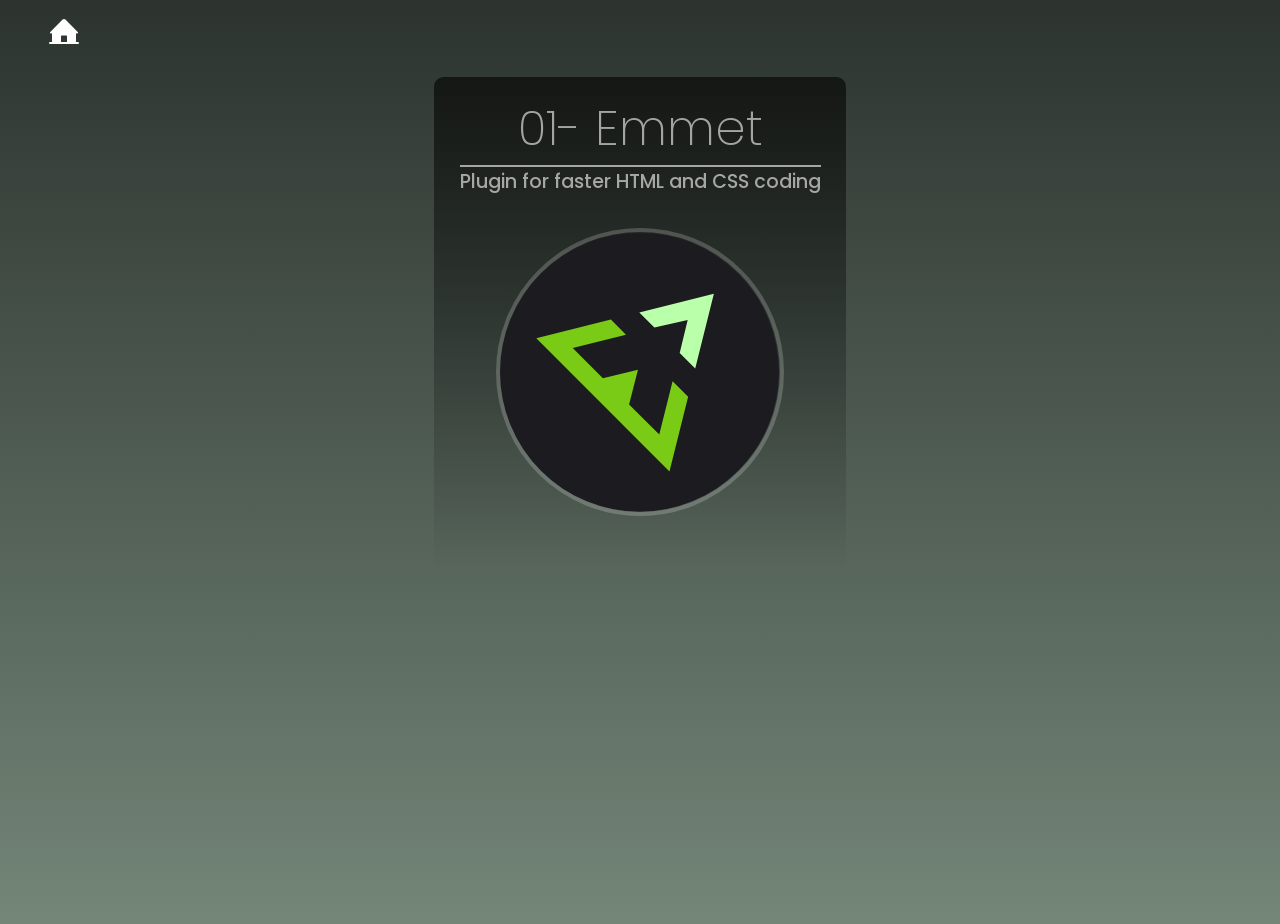
==== 01-emmet/index.html @ 3edd59eb "Emmet page created" ====
<!DOCTYPE html>
<html lang="en">
<head>
    <meta charset="UTF-8">
    <meta name="viewport" content="width=device-width, initial-scale=1.0">
    <title>01-Emmet</title>
    <link rel="stylesheet" href="../src/css/master.css">
</head>
<body class="emmet">
    <menu class="goback">
        <a href="../index.html">
            <svg xmlns="http://www.w3.org/2000/svg" width="32" height="32" fill="#fff" viewBox="0 0 256 256"><path d="M240,208H224V136l2.34,2.34A8,8,0,0,0,237.66,127L139.31,28.68a16,16,0,0,0-22.62,0L18.34,127a8,8,0,0,0,11.32,11.31L32,136v72H16a8,8,0,0,0,0,16H240a8,8,0,0,0,0-16Zm-88,0H104V160a4,4,0,0,1,4-4h40a4,4,0,0,1,4,4Z"></path></svg>
        </a>

        
    </menu>
    <main>
        <header class="mmenu">
            <h1>01- Emmet</h1>
            <h2>Plugin for faster HTML and CSS coding</h2>
            <img src="../src\images\emmet.svg" alt="Mi Perfil">
         </header>
    </main>
</body>
</html>
---- src/css/master.css ----
/* Fonts */
@import url('https://fonts.googleapis.com/css2?family=Poppins:wght@200;300;400;500;600;700;800&display=swap');

/* Styles */
body {
    background: linear-gradient(to top, #738678, #2c332e);
    color: #fff9;
    font-family: Poppins;
    min-height: 100dvh;

    main {
        background: linear-gradient(to bottom, #0009, #0000);
        border-radius: 0.6rem;
        display: flex;
        flex-direction: column;
        justify-content: center;
        align-items: center;
        padding: 1rem;
        margin: 1.4rem auto;
        width: 380px;

        header.mmenu {
            text-align: center;

            h1 {
                font-size: 3rem;
                font-weight: 200;
                border-bottom: 2px solid #fff9;
                margin: 0;
            }
            h2 {
                font-size: 1.2rem;
                font-weight: 500;
                margin: 0;
            }
            img {
                margin: 2rem auto;
                border: 4px solid #fff3;
                border-radius: 50%;
                object-fit: cover;
                height: 280px;
                width: 280px;
            }
            h3 {
                font-size: 1.2rem;
                font-weight: 600;
                margin: 0;
            }
            h4 {
                font-size: 0.94rem;
                font-weight: 200;
                margin: 0;
            }
            h5 {
                font-size: 1rem;
                font-weight: 400;
                margin: 0;
            }
        }

        menu.mmenu {
            display: flex;
            align-items: center;
            flex-direction: column;
            padding: 0;
            margin: 2rem auto;
            gap: 0.6rem;
            justify-content: center;
            
            a:is(:link, :visited) {
                background-color: #0009;
                border-radius: 5rem;
                text-decoration: none;
                color: #fff9;
                display: flex;
                justify-content: start;
                align-items: center;
                padding: 0.6rem;
                transition: all 0.4s ease-in;
                width: 280px;

                &:is(:hover) {
                    background-color: #738678;
                    color: #0009;
                    transform: scale(1.05) translateX(16px);

                    span {
                        background-color: #0009;
                        color: #fff9;
                    }
                }

                span {
                    align-items: center;
                    display: flex;
                    font-size: 1.8rem;
                    border-radius: 50%;
                    background-color: #738678;
                    color: #0009;
                    justify-content: center;
                    height: 60px;
                    transition: all 0.8s ease-out;
                    width: 60px;
                }

                aside {
                    display: flex;
                    justify-content: center;
                    margin-left: 0.6rem;
                    flex-direction: column;
                    align-items: start;
                    h4 {
                        font-size: 1.6rem;
                        font-weight: 500;
                        margin: 0;
                    }
                    small {
                        font-size: 0.6rem;
                        color: #fff4;
                    }
                } 
            }
        }
    }
}
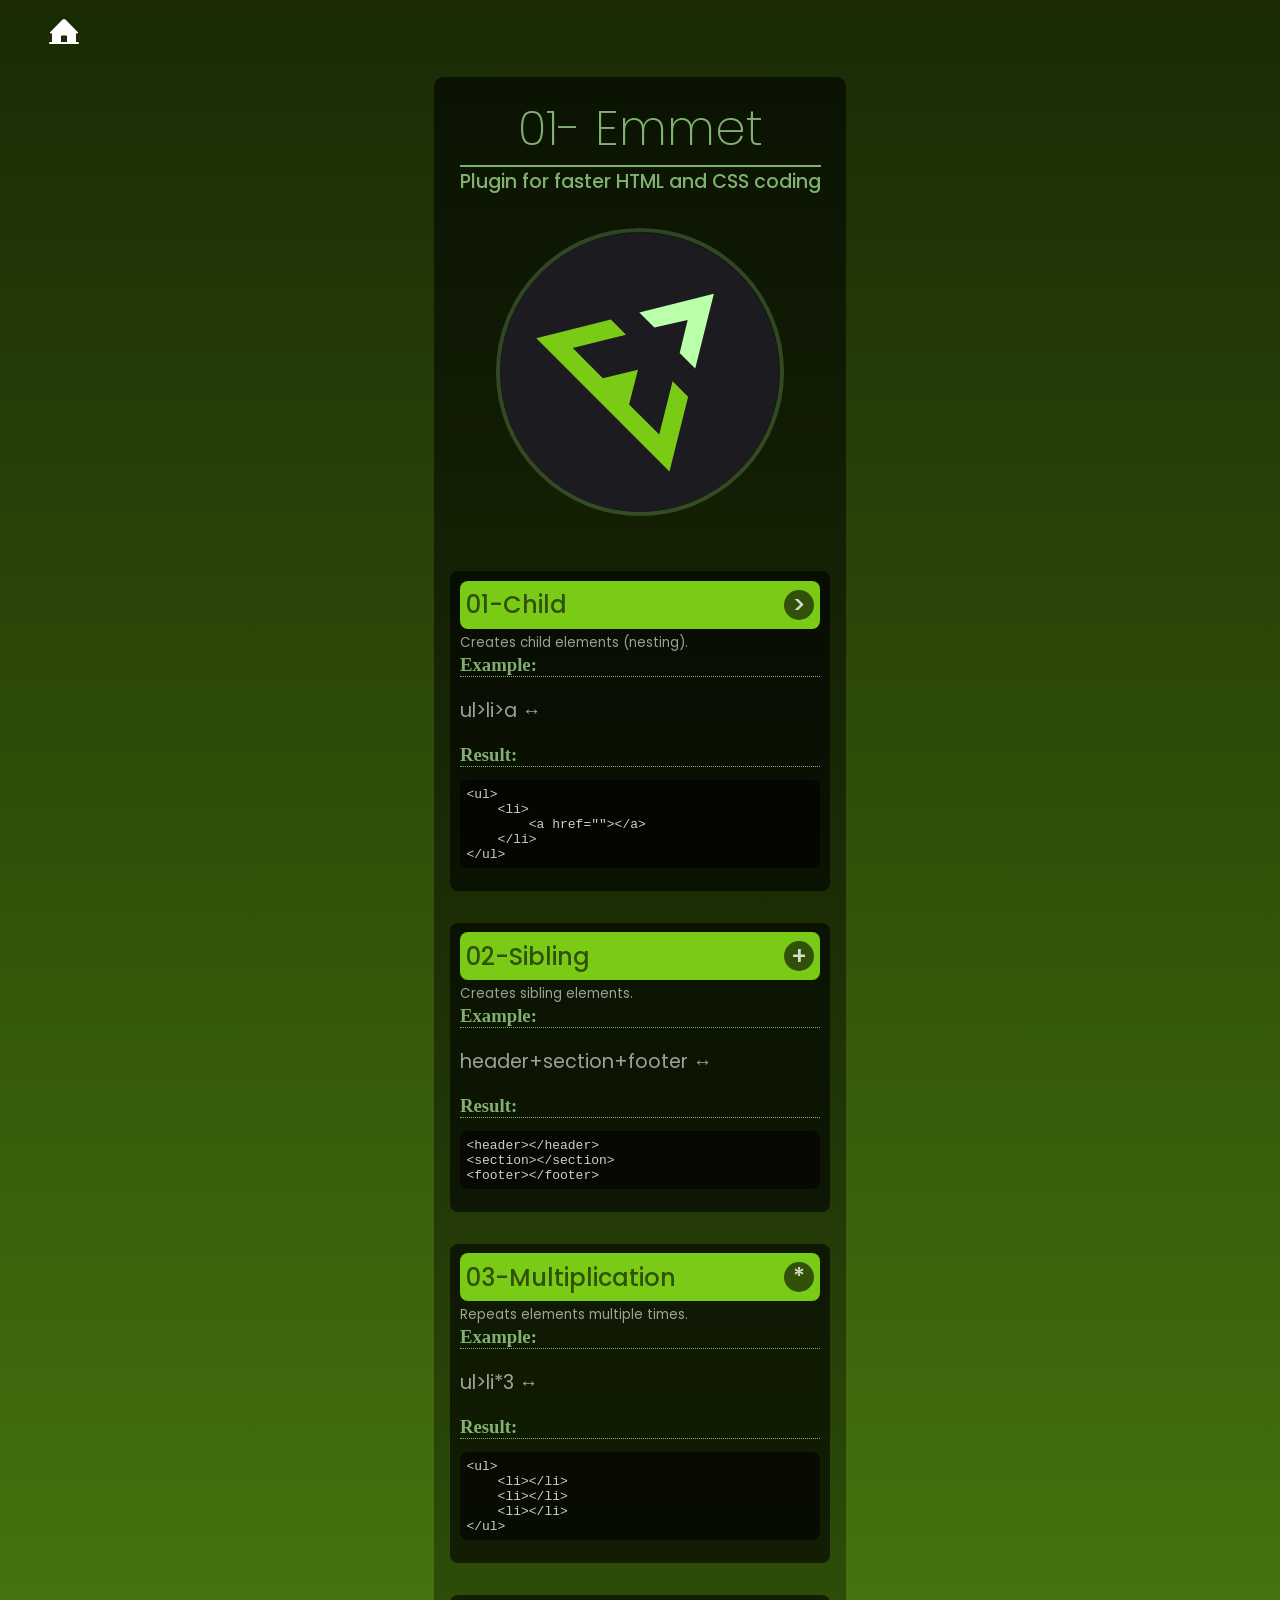
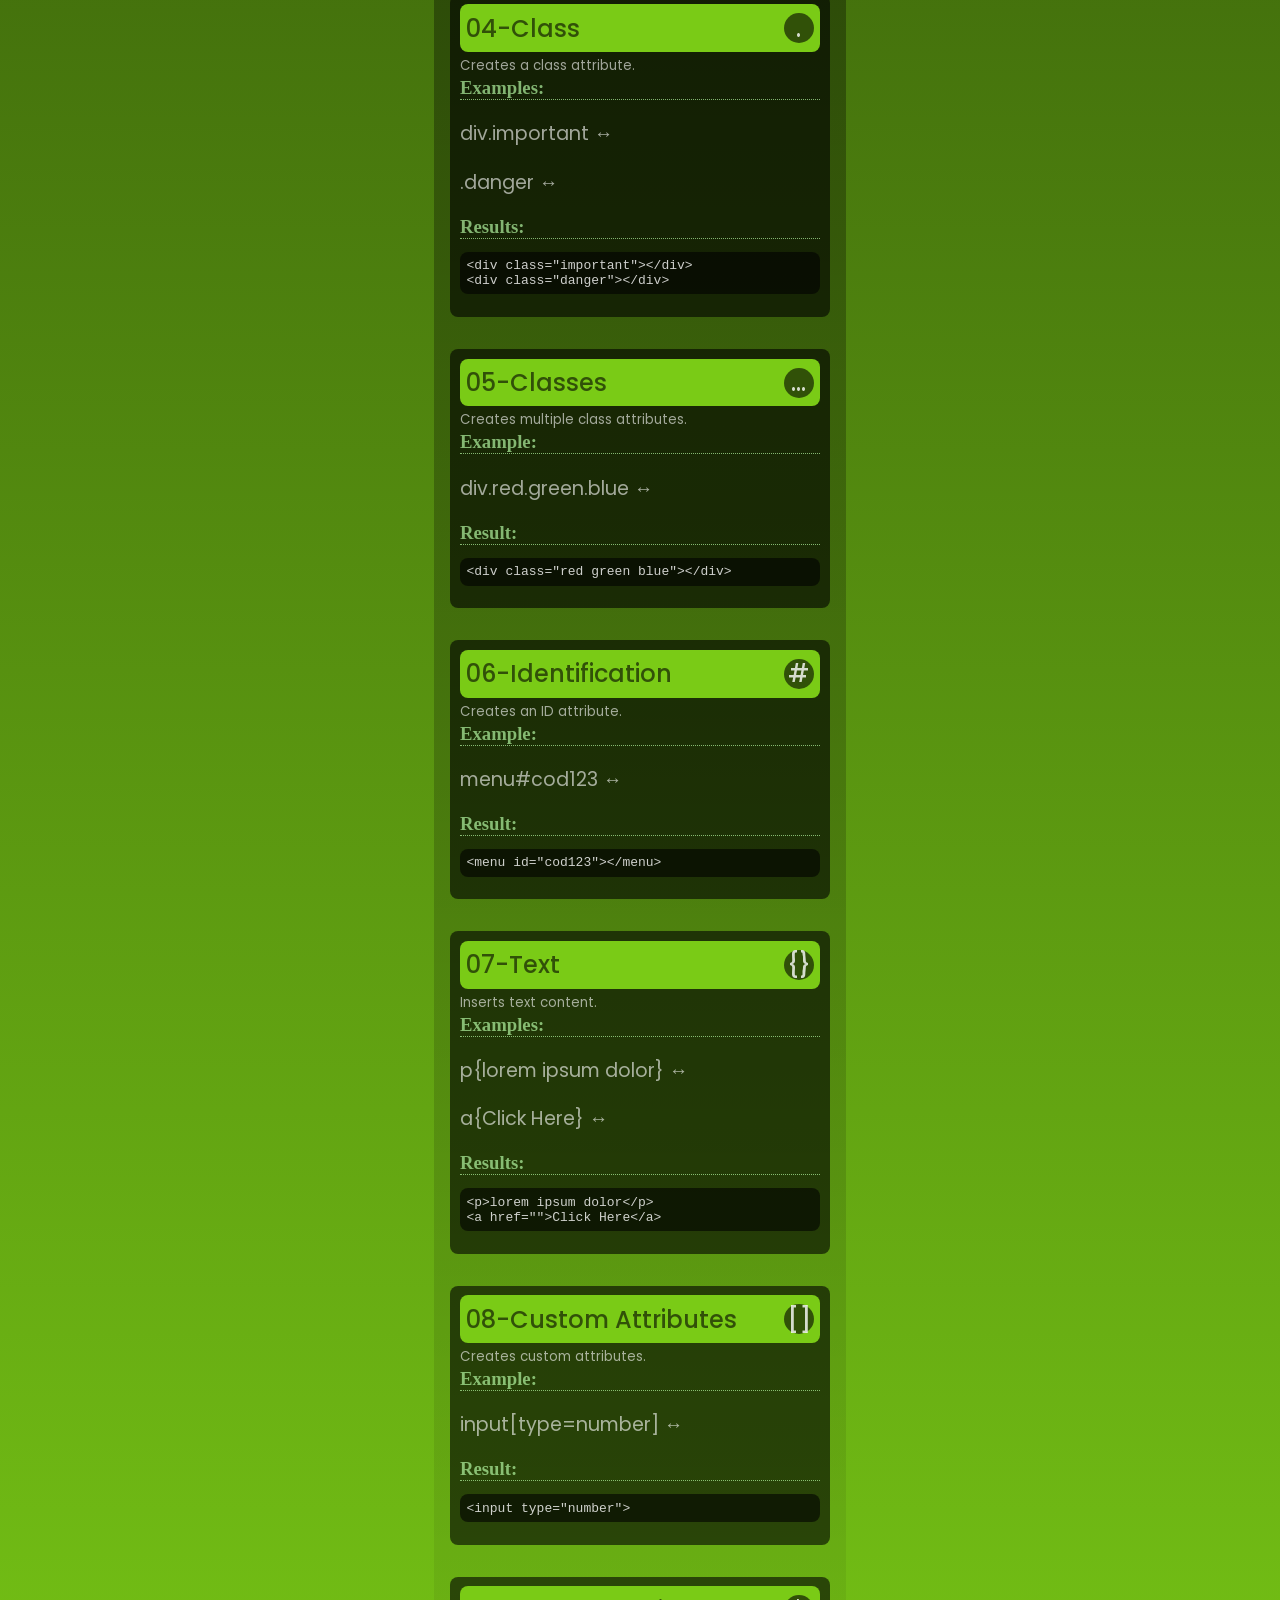
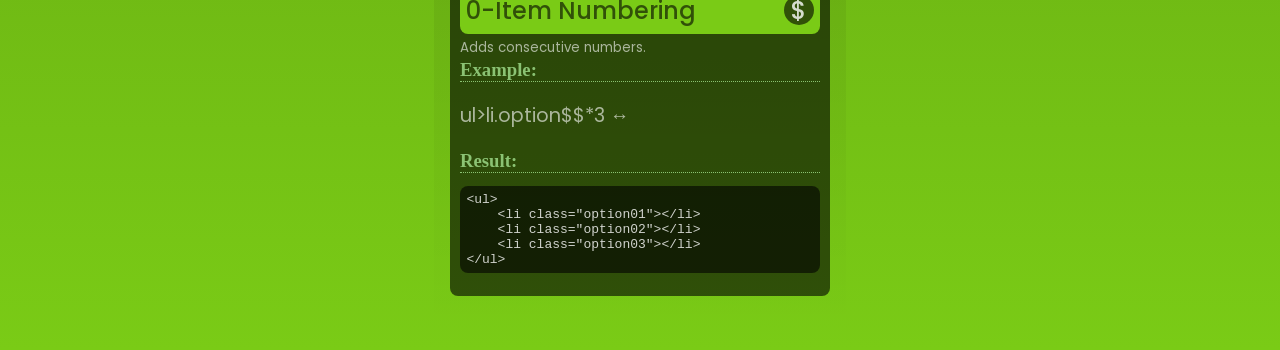
==== commit 1175ef19: "Emmet created & First 9 examples" ====
--- a/01-emmet/index.html
+++ b/01-emmet/index.html
@@ -20,6 +20,125 @@
             <h2>Plugin for faster HTML and CSS coding</h2>
             <img src="../src\images\emmet.svg" alt="Mi Perfil">
          </header>
+         <section>
+            <h2 class="subtitle">
+                01-Child
+                <span> > </span>
+            </h2>
+            <small>Creates child elements (nesting).</small>
+            <h3>Example:</h3>
+            <p>ul>li>a ↔️</p>
+            <h3>Result:</h3>
+<xmp><ul>
+    <li>
+        <a href=""></a>
+    </li>
+</ul></xmp>
+        </section>
+        <section>
+            <h2 class="subtitle">
+                02-Sibling
+                <span> + </span>
+            </h2>
+            <small>Creates sibling elements.</small>
+            <h3>Example:</h3>
+            <p>header+section+footer ↔️</p>
+            <h3>Result:</h3>
+<xmp><header></header>
+<section></section>
+<footer></footer></xmp>
+        </section>
+        <section>
+            <h2 class="subtitle">
+                03-Multiplication
+                <span> * </span>
+            </h2>
+            <small>Repeats elements multiple times.</small>
+            <h3>Example:</h3>
+            <p>ul>li*3 ↔️</p>
+            <h3>Result:</h3>
+<xmp><ul>
+    <li></li>
+    <li></li>
+    <li></li>
+</ul></xmp>
+        </section>
+        <section>
+            <h2 class="subtitle">
+                04-Class
+                <span> . </span>
+            </h2>
+            <small>Creates a class attribute.</small>
+            <h3>Examples:</h3>
+            <p>div.important ↔️</p>
+            <p>.danger ↔️</p>
+            <h3>Results:</h3>
+<xmp><div class="important"></div>
+<div class="danger"></div></xmp>
+        </section>
+        <section>
+            <h2 class="subtitle">
+                05-Classes
+                <span> ... </span>
+            </h2>
+            <small>Creates multiple class attributes.</small>
+            <h3>Example:</h3>
+            <p>div.red.green.blue ↔️</p>
+            <h3>Result:</h3>
+<xmp><div class="red green blue"></div></xmp>
+        </section>
+        <section>
+            <h2 class="subtitle">
+                06-Identification
+                <span> # </span>
+            </h2>
+            <small>Creates an ID attribute.</small>
+            <h3>Example:</h3>
+            <p>menu#cod123 ↔️</p>
+            <h3>Result:</h3>
+<xmp><menu id="cod123"></menu></xmp>
+        </section>
+        <section>
+            <h2 class="subtitle">
+                07-Text
+                <span> {} </span>
+            </h2>
+            <small>Inserts text content.</small>
+            <h3>Examples:</h3>
+            <p>p{lorem ipsum dolor} ↔️</p>
+            <p>a{Click Here} ↔️</p>
+            <h3>Results:</h3>
+<xmp><p>lorem ipsum dolor</p>
+<a href="">Click Here</a></xmp>
+        </section>
+        <section>
+            <h2 class="subtitle">
+                08-Custom Attributes
+                <span> [] </span>
+            </h2>
+            <small>Creates custom attributes.</small>
+            <h3>Example:</h3>
+            <p>input[type=number] ↔️</p>
+            <h3>Result:</h3>
+<xmp><input type="number"></xmp>
+        </section>
+        <section>
+            <h2 class="subtitle">
+                0-Item Numbering
+                <span> $ </span>
+            </h2>
+            <small>Adds consecutive numbers.</small>
+            <h3>Example:</h3>
+            <p>ul>li.option$$*3 ↔️</p>
+            <h3>Result:</h3>
+<xmp><ul>
+    <li class="option01"></li>
+    <li class="option02"></li>
+    <li class="option03"></li>
+</ul></xmp>
+        </section>
+        
+        
     </main>
 </body>
 </html>
--- a/src/css/master.css
+++ b/src/css/master.css
@@ -4,9 +4,85 @@
 /* Styles */
 body {
     background: linear-gradient(to top, #738678, #2c332e);
-    color: #fff9;
+    color: #eddcb9aa;
+    background-attachment: fixed;
     font-family: Poppins;
     min-height: 100dvh;
+
+    &.emmet {
+        background: linear-gradient(to top, #7acb16, #192a05);
+        color: #baffa9aa;
+
+        main {
+            header.mmenu {
+                h1 {
+                    border-bottom: 2px solid #baffa9aa;
+                }
+                img {
+                    border: 4px solid #baffa933;
+                }
+            }
+            section {
+                h2.subtitle {
+                    align-items: center;
+                    background-color: #7acb16;
+                    border-radius: 8px;
+                    color: #0009;
+                    display: flex;
+                    font-weight: 500;
+                    justify-content: space-between;
+                    margin: 0;
+                    padding: 0.4rem;
+                    span {
+                        align-items: center;
+                        background-color: #0009;
+                        border-radius: 50%;
+                        color: #fffc;
+                        display: flex;
+                        height: 30px;
+                        justify-content: center;
+                        width: 30px;
+                    }
+                }
+                small {
+                    color: #fff9;
+                }
+                h3 {
+                    margin: 0;
+                    border-bottom: 1px dotted #baffa9aa;
+                }
+                p {
+                    color: #fff9;
+                    font-size: 1.2rem;
+                }
+                xmp {
+                    background-color: #0009;
+                    border-radius: 8px;
+                    color: #fffc;
+                    padding: 0.4rem;
+                }
+            }
+        }
+    }
+
+    nav.goback {
+        align-items: center;
+        border-radius: 50%;
+        border: 2px solid #fff;
+        display: flex;
+        height: 40px;
+        justify-content: center;
+        left: 6px;
+        opacity: .6;
+        position: fixed;
+        top: 6px;
+        transition: all 0.4s ease-in;
+        width: 40px;
+        &:hover {
+            opacity: .9;
+            transform: scale(1.1);
+        }
+    }
 
     main {
         background: linear-gradient(to bottom, #0009, #0000);
@@ -25,7 +101,7 @@
             h1 {
                 font-size: 3rem;
                 font-weight: 200;
-                border-bottom: 2px solid #fff9;
+                border-bottom: 2px solid #eddcb9aa;
                 margin: 0;
             }
             h2 {
@@ -35,7 +111,7 @@
             }
             img {
                 margin: 2rem auto;
-                border: 4px solid #fff3;
+                border: 4px solid #eddcb933;
                 border-radius: 50%;
                 object-fit: cover;
                 height: 280px;
@@ -58,6 +134,14 @@
             }
         }
 
+         section {
+            background-color: #0009;
+            border-radius: 8px;
+            padding: 0.6rem;
+            margin: 1rem auto;
+            width: 360px;
+        }
+        
         menu.mmenu {
             display: flex;
             align-items: center;
@@ -71,7 +155,7 @@
                 background-color: #0009;
                 border-radius: 5rem;
                 text-decoration: none;
-                color: #fff9;
+                color: #eddcb9aa;
                 display: flex;
                 justify-content: start;
                 align-items: center;
@@ -87,6 +171,12 @@
                     span {
                         background-color: #0009;
                         color: #fff9;
+                    }
+
+                    aside {
+                        small {
+                            color: #0004;
+                        }
                     }
                 }
 
@@ -116,7 +206,7 @@
                     }
                     small {
                         font-size: 0.6rem;
-                        color: #fff4;
+                        color: #eddcb944;
                     }
                 } 
             }
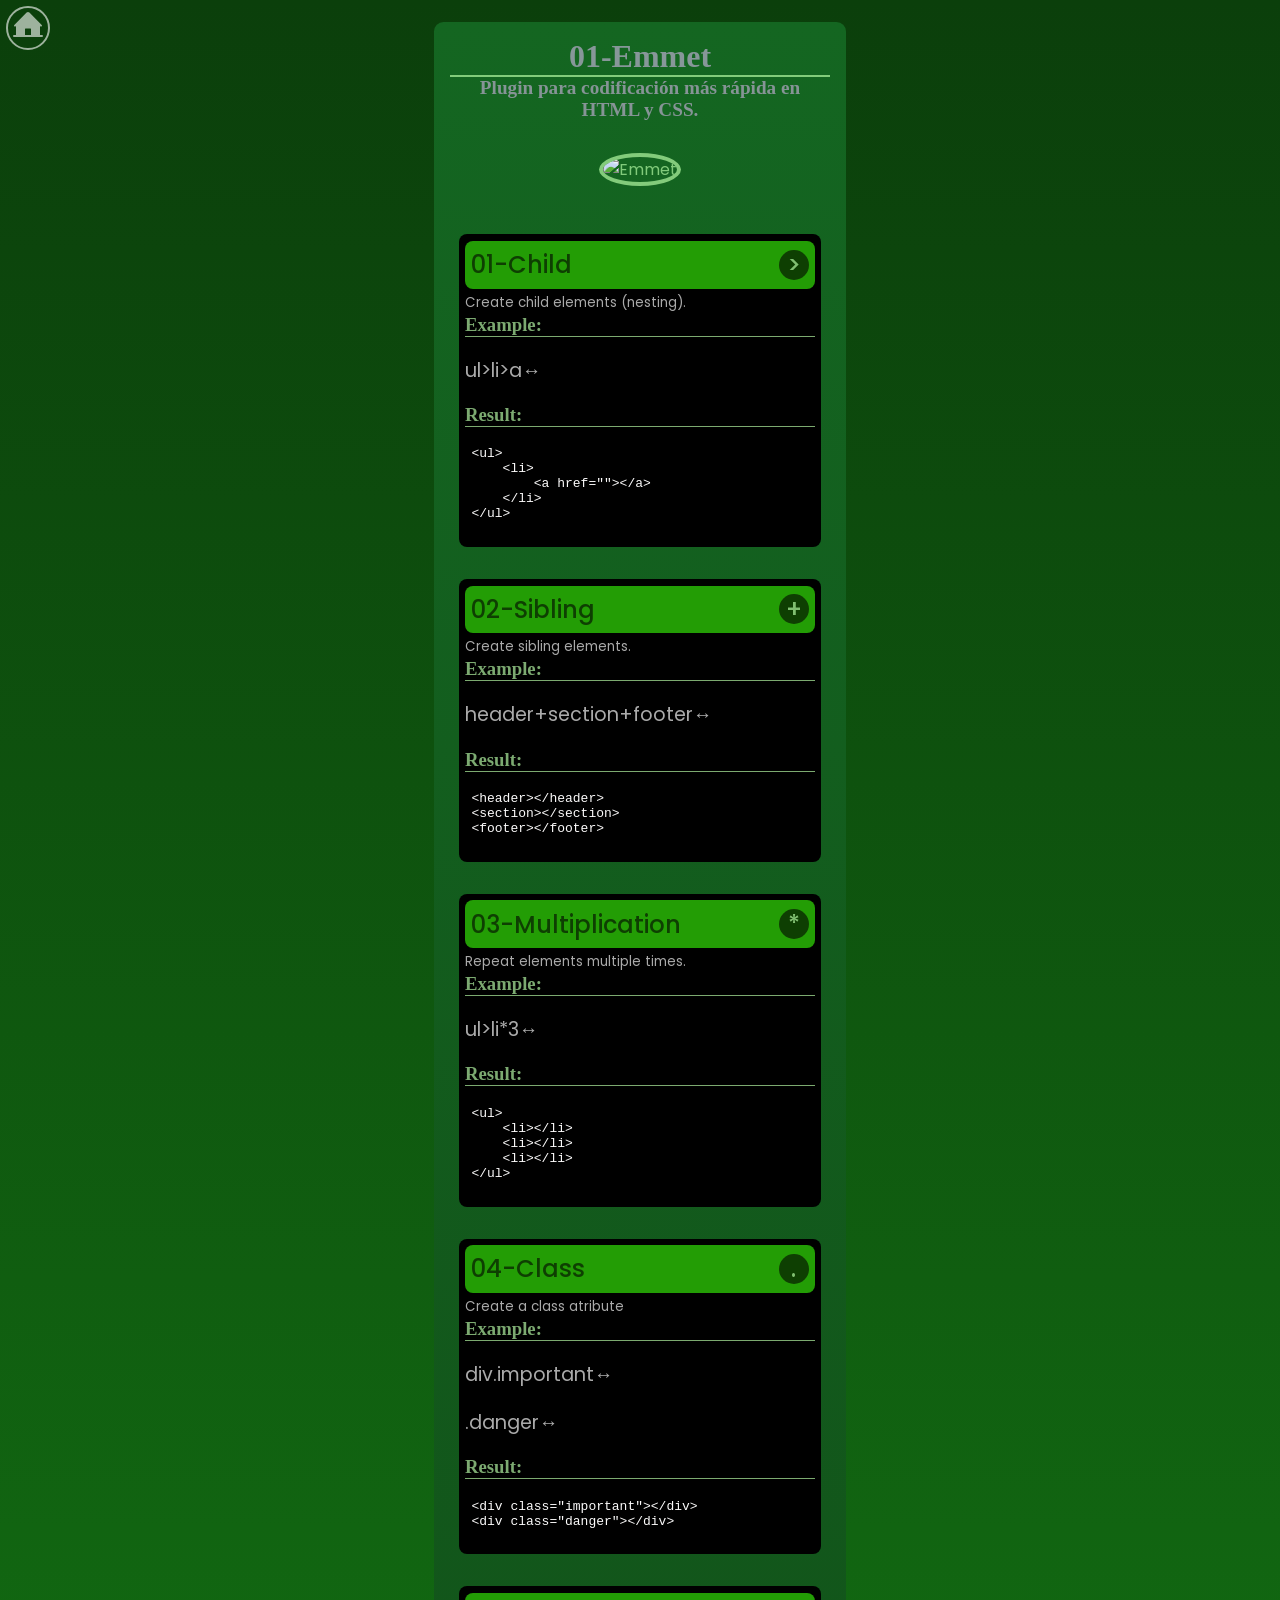
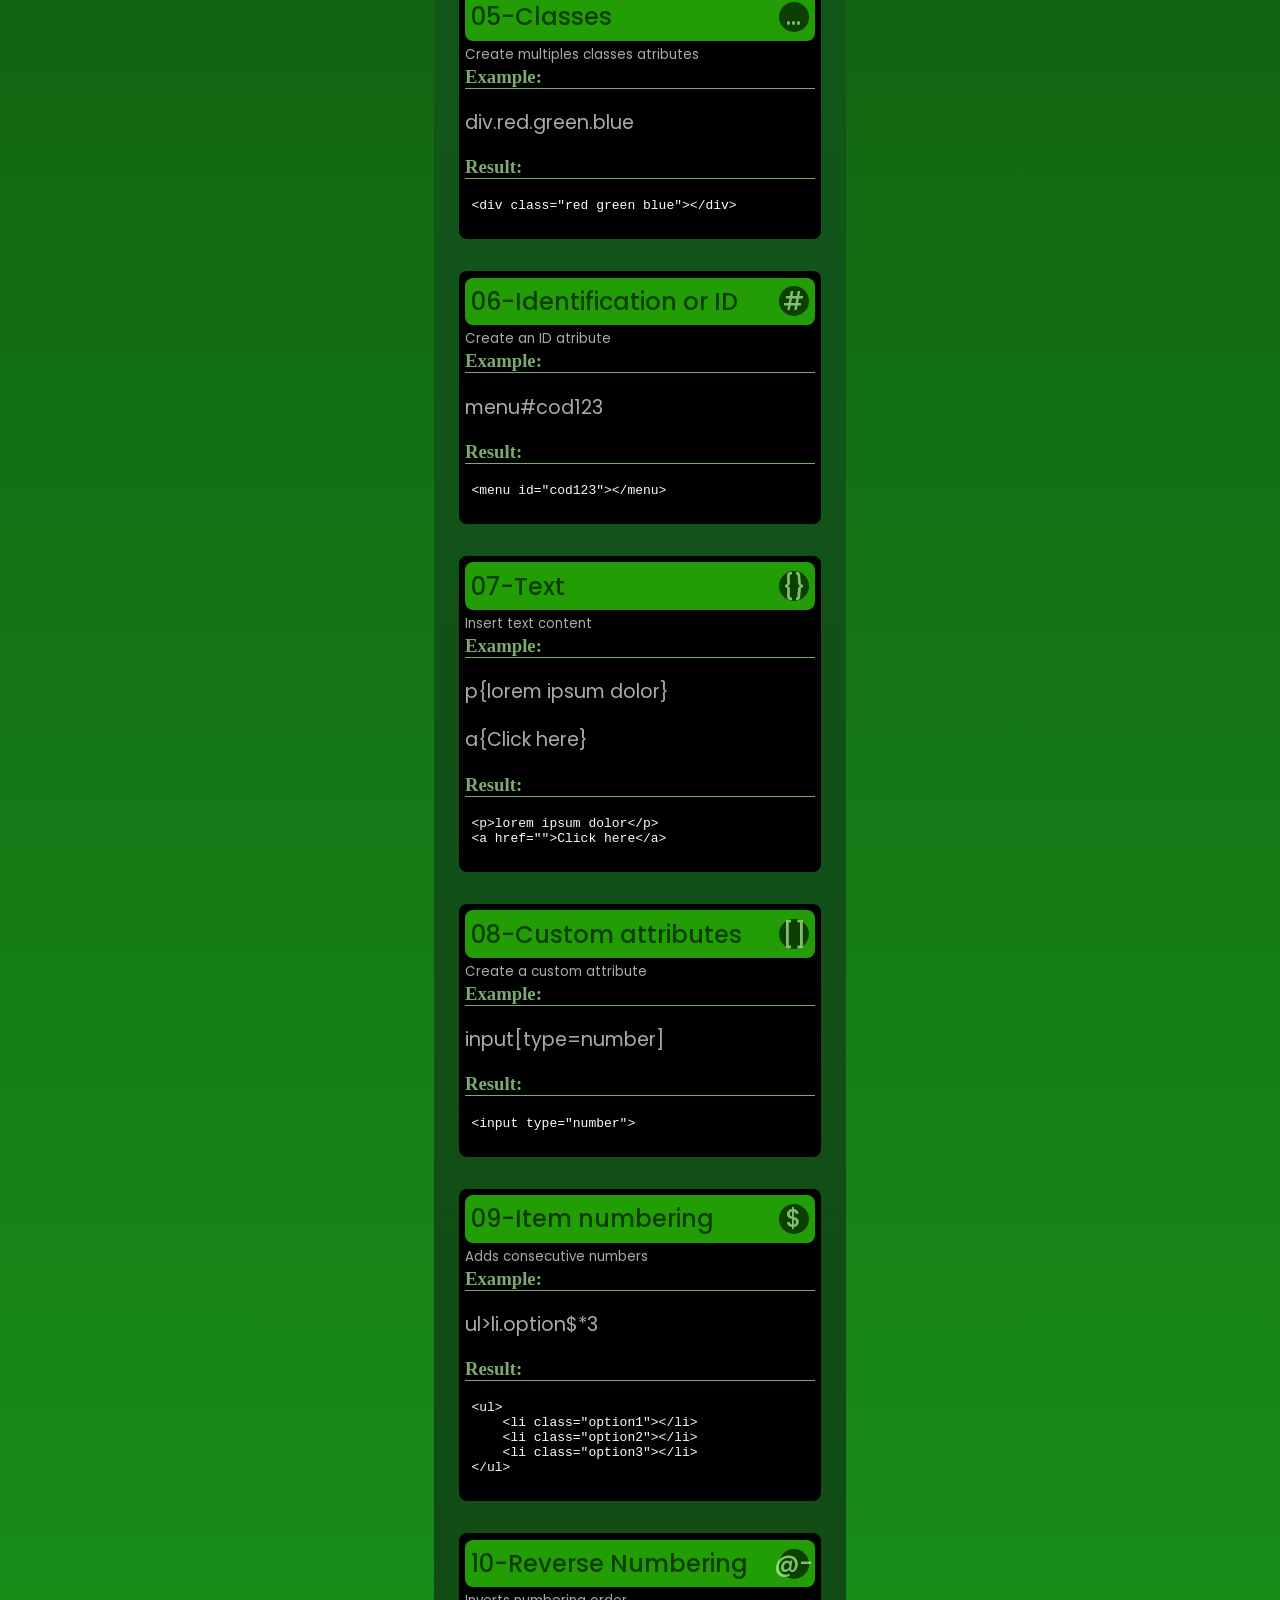
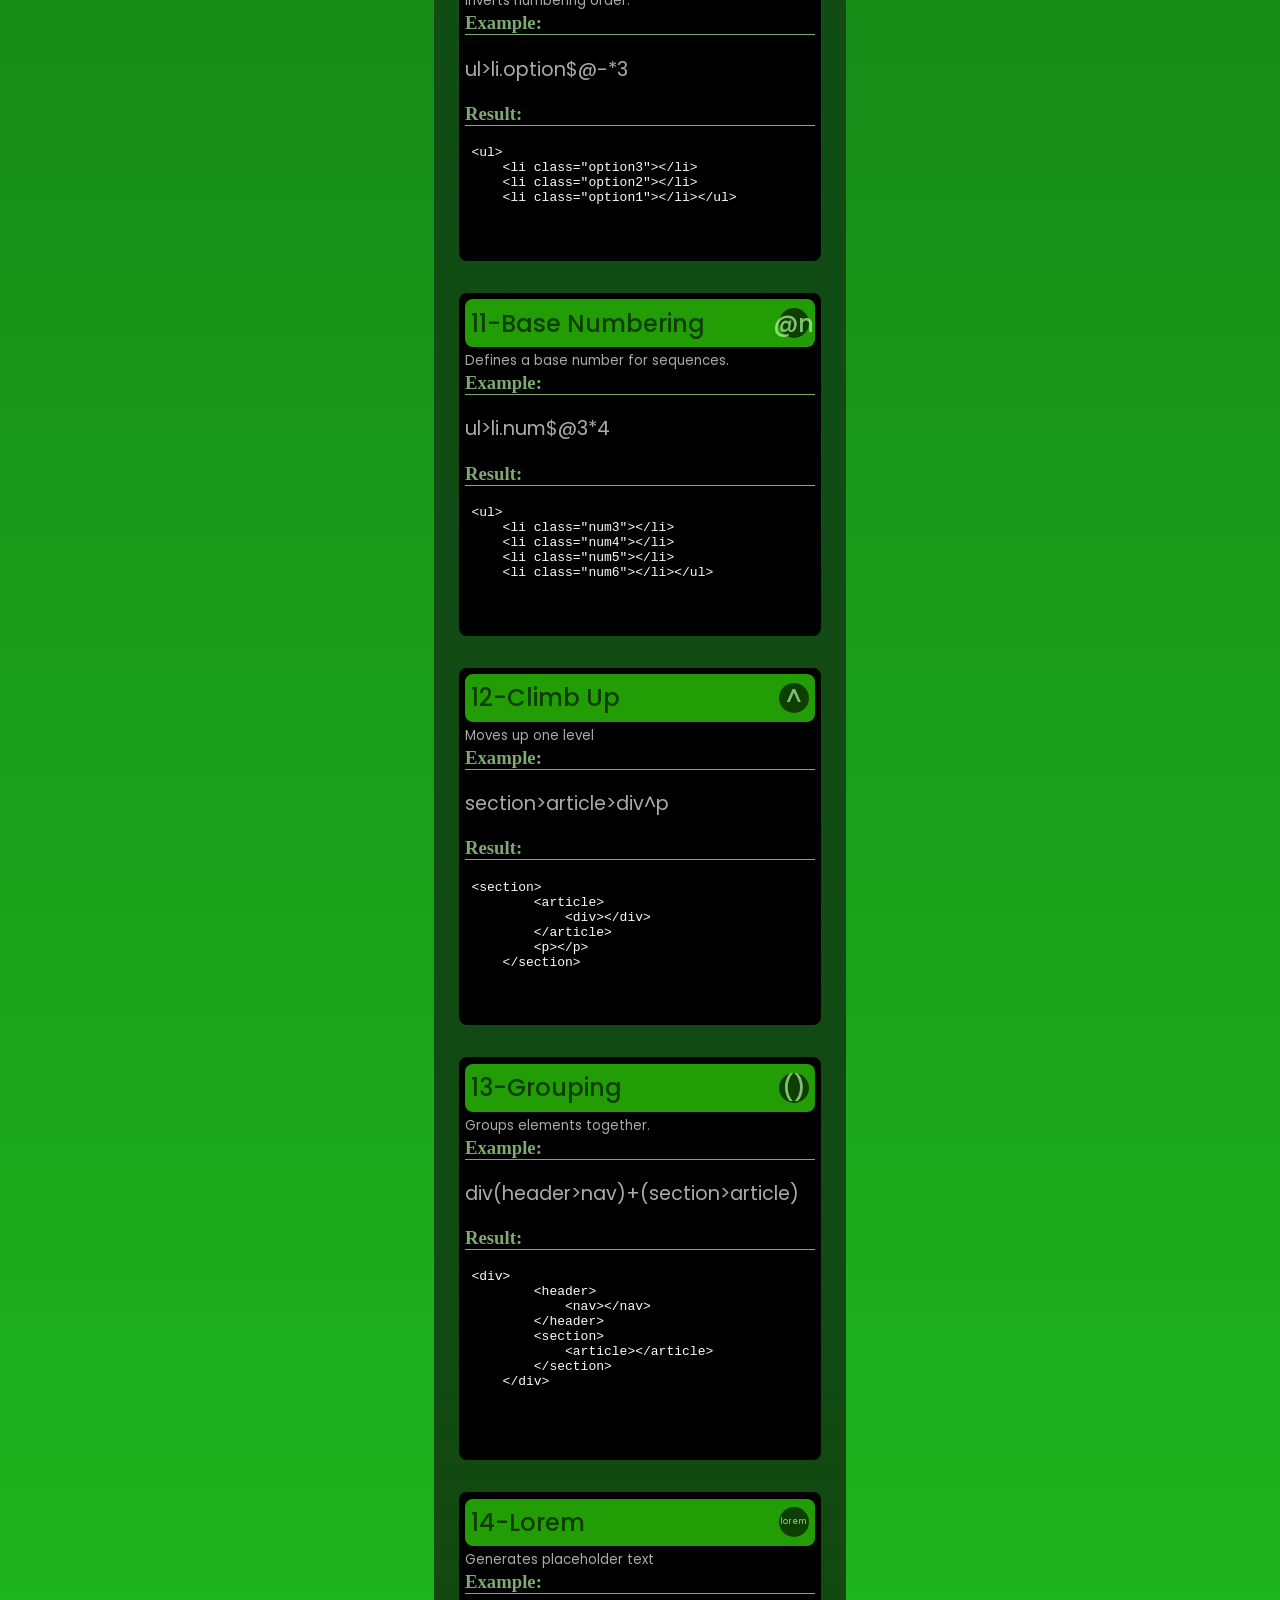
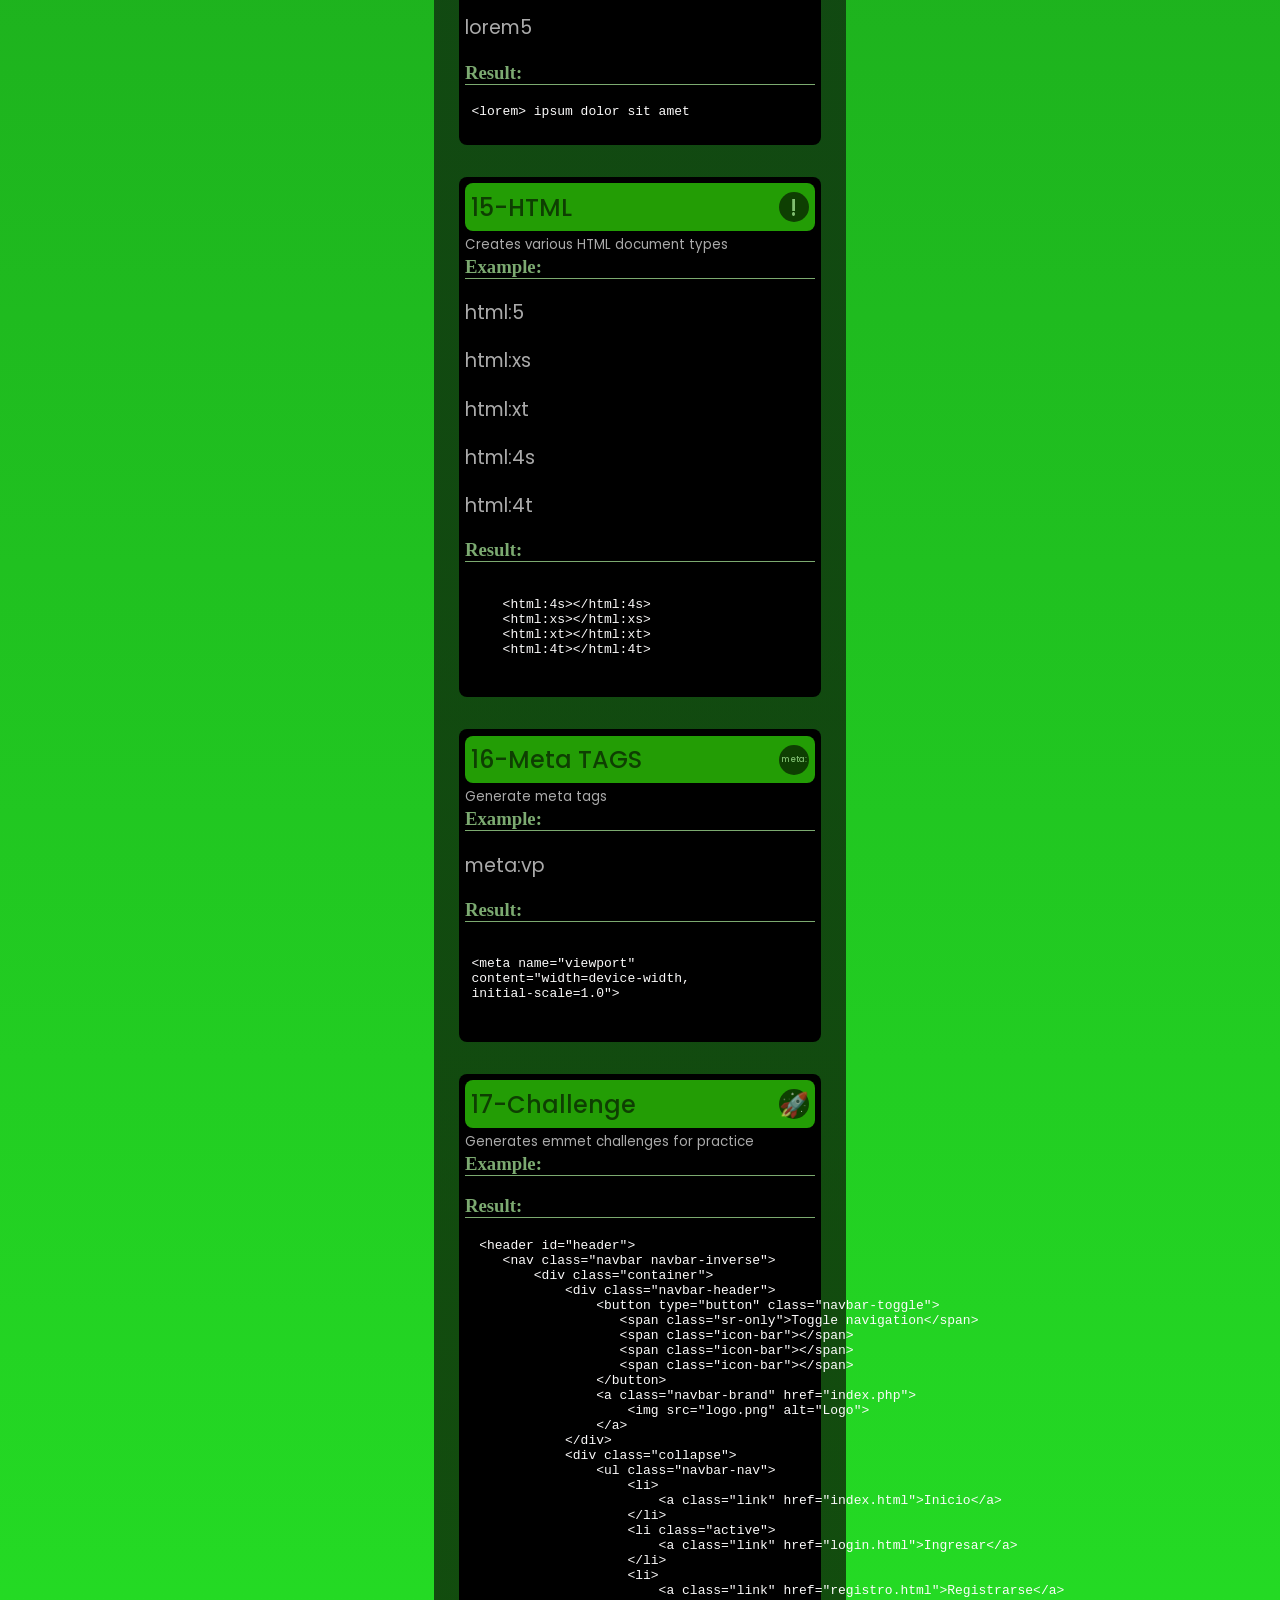
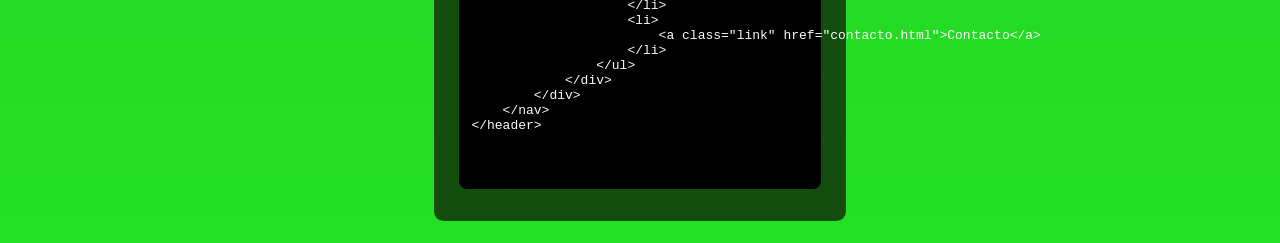
==== commit 427803e6: "Challenges completed" ====
--- a/01-emmet/index.html
+++ b/01-emmet/index.html
@@ -7,138 +7,336 @@
     <link rel="stylesheet" href="../src/css/master.css">
 </head>
 <body class="emmet">
-    <menu class="goback">
+    <nav class="goback">
         <a href="../index.html">
-            <svg xmlns="http://www.w3.org/2000/svg" width="32" height="32" fill="#fff" viewBox="0 0 256 256"><path d="M240,208H224V136l2.34,2.34A8,8,0,0,0,237.66,127L139.31,28.68a16,16,0,0,0-22.62,0L18.34,127a8,8,0,0,0,11.32,11.31L32,136v72H16a8,8,0,0,0,0,16H240a8,8,0,0,0,0-16Zm-88,0H104V160a4,4,0,0,1,4-4h40a4,4,0,0,1,4,4Z"></path></svg>
+            <svg xmlns="http://www.w3.org/2000/svg" width="32" height="32" fill="white" viewBox="0 0 256 256"><path d="M240,208H224V136l2.34,2.34A8,8,0,0,0,237.66,127L139.31,28.68a16,16,0,0,0-22.62,0L18.34,127a8,8,0,0,0,11.32,11.31L32,136v72H16a8,8,0,0,0,0,16H240a8,8,0,0,0,0-16Zm-88,0H104V160a4,4,0,0,1,4-4h40a4,4,0,0,1,4,4Z"></path></svg>
         </a>
 
-        
-    </menu>
-    <main>
-        <header class="mmenu">
-            <h1>01- Emmet</h1>
-            <h2>Plugin for faster HTML and CSS coding</h2>
-            <img src="../src\images\emmet.svg" alt="Mi Perfil">
-         </header>
-         <section>
-            <h2 class="subtitle">
-                01-Child
-                <span> > </span>
-            </h2>
-            <small>Creates child elements (nesting).</small>
-            <h3>Example:</h3>
-            <p>ul>li>a ↔️</p>
-            <h3>Result:</h3>
+    </nav>
+<main>
+    <header class="mmenu">
+        <h1>01-Emmet</h1>
+        <h2>Plugin para codificación más rápida en HTML y CSS.</h2>
+        <img src="../src/images/logo-emmet.svg" alt="Emmet">
+
+    </header>
+    <section>
+        <h2 class="subtitle">
+            01-Child
+            <span>></span>
+        </h2>
+        <small>Create child elements (nesting). </small>
+        <h3>Example:</h3>
+        <p>ul>li>a↔️</p>
+        <h3>Result:</h3>
+
+
 <xmp><ul>
     <li>
         <a href=""></a>
     </li>
 </ul></xmp>
-        </section>
-        <section>
-            <h2 class="subtitle">
-                02-Sibling
-                <span> + </span>
-            </h2>
-            <small>Creates sibling elements.</small>
-            <h3>Example:</h3>
-            <p>header+section+footer ↔️</p>
-            <h3>Result:</h3>
+
+    </section>
+    <section>
+        <h2 class="subtitle">
+            02-Sibling
+            <span> + </span>
+        </h2>
+        <small>Create sibling elements. </small>
+        <h3>Example:</h3>
+        <p>header+section+footer↔️</p>
+        <h3>Result:</h3>
+
+
 <xmp><header></header>
 <section></section>
 <footer></footer></xmp>
-        </section>
-        <section>
-            <h2 class="subtitle">
-                03-Multiplication
-                <span> * </span>
-            </h2>
-            <small>Repeats elements multiple times.</small>
-            <h3>Example:</h3>
-            <p>ul>li*3 ↔️</p>
-            <h3>Result:</h3>
+
+    </section>
+    <section>
+        <h2 class="subtitle">
+            03-Multiplication
+            <span> * </span>
+        </h2>
+        <small>Repeat elements multiple times. </small>
+        <h3>Example:</h3>
+        <p>ul>li*3↔️</p>
+        <h3>Result:</h3>
+
+
 <xmp><ul>
     <li></li>
     <li></li>
     <li></li>
 </ul></xmp>
+
+    </section>
+    <section>
+        <h2 class="subtitle">
+            04-Class
+            <span> . </span>
+        </h2>
+        <small> Create a class atribute </small>
+        <h3>Example:</h3>
+        <p>div.important↔️</p>
+        <p>.danger↔️</p>
+        <h3>Result:</h3>
+
+
+<xmp><div class="important"></div>
+<div class="danger"></div>
+</xmp>
+
+    </section>
+    <section>
+        <h2 class="subtitle">
+            05-Classes
+            <span> ... </span>
+        </h2>
+        <small> Create multiples classes atributes </small>
+        <h3>Example:</h3>
+        <p>div.red.green.blue</p>
+        <h3>Result:</h3>
+
+<xmp><div class="red green blue"></div></xmp>
+
+    </section>
+    <section>
+        <h2 class="subtitle">
+            06-Identification or ID
+            <span> # </span>
+        </h2>
+        <small> Create an ID atribute </small>
+        <h3>Example:</h3>
+        <p>menu#cod123</p>
+        <h3>Result:</h3>
+
+<xmp><menu id="cod123"></menu></xmp>
+
+    </section>
+    <section>
+        <h2 class="subtitle">
+            07-Text
+            <span> {} </span>
+        </h2>
+        <small> Insert text content </small>
+        <h3>Example:</h3>
+        <p>p{lorem ipsum dolor}</p>
+        <p>a{Click here}</p>
+        <h3>Result:</h3>
+
+<xmp><p>lorem ipsum dolor</p>
+<a href="">Click here</a>
+</xmp>
+
+    </section>
+    <section>
+        <h2 class="subtitle">
+            08-Custom attributes
+            <span> [] </span>
+        </h2>
+        <small> Create a custom attribute </small>
+        <h3>Example:</h3>
+        <p>input[type=number]</p>
+        <h3>Result:</h3>
+
+<xmp><input type="number"></xmp>
+
+    </section>
+    <section>
+        <h2 class="subtitle">
+            09-Item numbering
+            <span> $ </span>
+        </h2>
+        <small> Adds consecutive numbers </small>
+        <h3>Example:</h3>
+        <p>ul>li.option$*3</p>
+        <h3>Result:</h3>
+
+<xmp><ul>
+    <li class="option1"></li>
+    <li class="option2"></li>
+    <li class="option3"></li>
+</ul></xmp>
+
+    </section>
+    <section>
+        <h2 class="subtitle">
+            10-Reverse Numbering
+            <span> @- </span>
+        </h2>
+        <small> Inverts numbering order. </small>
+        <h3>Example:</h3>
+        <p>ul>li.option$@-*3</p>
+        <h3>Result:</h3>
+
+    <xmp><ul>
+    <li class="option3"></li>
+    <li class="option2"></li>
+    <li class="option1"></li></ul>
+
+    </xmp>
+
+    </section>
+    <section>
+        <h2 class="subtitle">
+            11-Base Numbering
+            <span> @n </span>
+        </h2>
+        <small> Defines a base number for sequences.  </small>
+        <h3>Example:</h3>
+        <p>ul>li.num$@3*4</p>
+        <h3>Result:</h3>
+
+    <xmp><ul>
+    <li class="num3"></li>
+    <li class="num4"></li>
+    <li class="num5"></li>
+    <li class="num6"></li></ul>
+
+    </xmp>
+
+    </section>
+    <section>
+        <h2 class="subtitle">
+            12-Climb Up
+            <span> ^ </span>
+        </h2>
+        <small> Moves up one level  </small>
+        <h3>Example:</h3>
+        <p>section>article>div^p</p>
+        <h3>Result:</h3>
+
+    <xmp><section>
+        <article>
+            <div></div>
+        </article>
+        <p></p>
+    </section>
+
+    </xmp>
+
+    </section>
+    <section>
+        <h2 class="subtitle">
+            13-Grouping
+            <span> () </span>
+        </h2>
+        <small> Groups elements together.  </small>
+        <h3>Example:</h3>
+        <p>div(header>nav)+(section>article)</p>
+        <h3>Result:</h3>
+
+    <xmp><div>
+        <header>
+            <nav></nav>
+        </header>
+        <section>
+            <article></article>
         </section>
-        <section>
-            <h2 class="subtitle">
-                04-Class
-                <span> . </span>
-            </h2>
-            <small>Creates a class attribute.</small>
-            <h3>Examples:</h3>
-            <p>div.important ↔️</p>
-            <p>.danger ↔️</p>
-            <h3>Results:</h3>
-<xmp><div class="important"></div>
-<div class="danger"></div></xmp>
-        </section>
-        <section>
-            <h2 class="subtitle">
-                05-Classes
-                <span> ... </span>
-            </h2>
-            <small>Creates multiple class attributes.</small>
-            <h3>Example:</h3>
-            <p>div.red.green.blue ↔️</p>
-            <h3>Result:</h3>
-<xmp><div class="red green blue"></div></xmp>
-        </section>
-        <section>
-            <h2 class="subtitle">
-                06-Identification
-                <span> # </span>
-            </h2>
-            <small>Creates an ID attribute.</small>
-            <h3>Example:</h3>
-            <p>menu#cod123 ↔️</p>
-            <h3>Result:</h3>
-<xmp><menu id="cod123"></menu></xmp>
-        </section>
-        <section>
-            <h2 class="subtitle">
-                07-Text
-                <span> {} </span>
-            </h2>
-            <small>Inserts text content.</small>
-            <h3>Examples:</h3>
-            <p>p{lorem ipsum dolor} ↔️</p>
-            <p>a{Click Here} ↔️</p>
-            <h3>Results:</h3>
-<xmp><p>lorem ipsum dolor</p>
-<a href="">Click Here</a></xmp>
-        </section>
-        <section>
-            <h2 class="subtitle">
-                08-Custom Attributes
-                <span> [] </span>
-            </h2>
-            <small>Creates custom attributes.</small>
-            <h3>Example:</h3>
-            <p>input[type=number] ↔️</p>
-            <h3>Result:</h3>
-<xmp><input type="number"></xmp>
-        </section>
-        <section>
-            <h2 class="subtitle">
-                0-Item Numbering
-                <span> $ </span>
-            </h2>
-            <small>Adds consecutive numbers.</small>
-            <h3>Example:</h3>
-            <p>ul>li.option$$*3 ↔️</p>
-            <h3>Result:</h3>
-<xmp><ul>
-    <li class="option01"></li>
-    <li class="option02"></li>
-    <li class="option03"></li>
-</ul></xmp>
-        </section>
-        
-        
-    </main>
-</body>
-</html>+    </div>
+
+
+    </xmp>
+
+    </section>
+    <section>
+        <h2 class="subtitle">
+            14-Lorem
+            <span style="font-size: 0.5rem;"> lorem </span>
+        </h2>
+        <small> Generates placeholder text </small>
+        <h3>Example:</h3>
+        <p>lorem5</p>
+        <h3>Result:</h3>
+
+    <xmp><lorem> ipsum dolor sit amet</xmp>
+    </section>
+    <section>
+        <h2 class="subtitle">
+            15-HTML
+            <span> ! </span>
+        </h2>
+        <small> Creates various HTML document types </small>
+        <h3>Example:</h3>
+        <p>html:5</p>
+        <p>html:xs</p>
+        <p>html:xt</p>
+        <p>html:4s</p>
+        <p>html:4t</p>
+        <h3>Result:</h3>
+
+<xmp>
+    <html:4s></html:4s>
+    <html:xs></html:xs>
+    <html:xt></html:xt>
+    <html:4t></html:4t>
+    </xmp>
+    </section>
+    <section>
+        <h2 class="subtitle">
+            16-Meta TAGS
+            <span style="font-size: 0.5rem;"> meta: </span>
+        </h2>
+        <small> Generate meta tags </small>
+        <h3>Example:</h3>
+        <p>meta:vp</p>
+        <h3>Result:</h3>
+
+<xmp>
+<meta name="viewport"
+content="width=device-width,
+initial-scale=1.0">
+    </xmp>
+    </section>
+    <section>
+        <h2 class="subtitle">
+            17-Challenge
+            <span> 🚀 </span>
+        </h2>
+        <small> Generates emmet challenges for practice </small>
+        <h3>Example:</h3>
+        <p></p>
+        <h3>Result:</h3>
+
+<xmp> <header id="header">
+    <nav class="navbar navbar-inverse">
+        <div class="container">
+            <div class="navbar-header">
+                <button type="button" class="navbar-toggle">
+                   <span class="sr-only">Toggle navigation</span>
+                   <span class="icon-bar"></span>
+                   <span class="icon-bar"></span>
+                   <span class="icon-bar"></span>
+                </button>
+                <a class="navbar-brand" href="index.php">
+                    <img src="logo.png" alt="Logo">
+                </a>
+            </div>
+            <div class="collapse">
+                <ul class="navbar-nav">
+                    <li>
+                        <a class="link" href="index.html">Inicio</a>
+                    </li>
+                    <li class="active">
+                        <a class="link" href="login.html">Ingresar</a>
+                    </li>
+                    <li>
+                        <a class="link" href="registro.html">Registrarse</a>
+                    </li>
+                    <li>
+                        <a class="link" href="contacto.html">Contacto</a>
+                    </li>
+                </ul>
+            </div>
+        </div>
+    </nav>
+</header>
+
+    </xmp>
+    </section>
+
+
+</main>    
+</body>
--- a/src/css/master.css
+++ b/src/css/master.css
@@ -3,29 +3,30 @@
 
 /* Styles */
 body {
-    background: linear-gradient(to top, #738678, #2c332e);
-    color: #eddcb9aa;
-    background-attachment: fixed;
+    background: linear-gradient(to top, #2a4ec7fd, #7278ac);
+    color: #fff9;
     font-family: Poppins;
     min-height: 100dvh;
 
-    &.emmet {
-        background: linear-gradient(to top, #7acb16, #192a05);
+    &.emmet{
+        background: linear-gradient(to bottom, rgb(11, 63, 11), rgb(37, 224, 37));
         color: #baffa9aa;
 
-        main {
+       main {
             header.mmenu {
                 h1 {
                     border-bottom: 2px solid #baffa9aa;
                 }
                 img {
-                    border: 4px solid #baffa933;
-                }
-            }
+                    border: 4px solid #baffa9aa;
+                  }
+
+            }
+            
             section {
                 h2.subtitle {
                     align-items: center;
-                    background-color: #7acb16;
+                    background-color: #35ec08aa;
                     border-radius: 8px;
                     color: #0009;
                     display: flex;
@@ -37,38 +38,38 @@
                         align-items: center;
                         background-color: #0009;
                         border-radius: 50%;
-                        color: #fffc;
+                        color: #baffa9aa;
                         display: flex;
                         height: 30px;
+                        width: 30px;
                         justify-content: center;
-                        width: 30px;
                     }
                 }
                 small {
-                    color: #fff9;
+                    color: #ffffffaa;
+                    
                 }
                 h3 {
                     margin: 0;
-                    border-bottom: 1px dotted #baffa9aa;
+                    border-bottom: 1px solid #baffa9aa;
                 }
                 p {
-                    color: #fff9;
+                    color: #ffffffaa;
                     font-size: 1.2rem;
-                }
+                }  
                 xmp {
-                    background-color: #0009;
+                    background-color: #000000aa;
                     border-radius: 8px;
-                    color: #fffc;
+                    color: rgb(252, 251, 251);
                     padding: 0.4rem;
                 }
             }
         }
     }
-
-    nav.goback {
-        align-items: center;
-        border-radius: 50%;
-        border: 2px solid #fff;
+nav.goback{
+    align-items: center;
+    border-radius: 50%;
+    border: 2px solid #fff;
         display: flex;
         height: 40px;
         justify-content: center;
@@ -80,12 +81,11 @@
         width: 40px;
         &:hover {
             opacity: .9;
-            transform: scale(1.1);
-        }
-    }
-
+            transform: scale(1.1);}
+
+}
     main {
-        background: linear-gradient(to bottom, #0009, #0000);
+        background: linear-gradient(to bottom, rgb(20, 102, 33), #090202a8);
         border-radius: 0.6rem;
         display: flex;
         flex-direction: column;
@@ -98,50 +98,51 @@
         header.mmenu {
             text-align: center;
 
-            h1 {
-                font-size: 3rem;
-                font-weight: 200;
-                border-bottom: 2px solid #eddcb9aa;
-                margin: 0;
-            }
-            h2 {
+            h1 {color: rgb(135, 151, 153);
+                font-size: 2rem;
+                font-weight: 700;
+                border-bottom: 2px solid rgb(2, 2, 2);
+                margin: 0;
+            }
+            h2 {color: rgb(134, 148, 150);
                 font-size: 1.2rem;
-                font-weight: 500;
+                font-weight: 700;
                 margin: 0;
             }
             img {
                 margin: 2rem auto;
-                border: 4px solid #eddcb933;
+                border: 4px solid rgb(6, 6, 6);
                 border-radius: 50%;
                 object-fit: cover;
                 height: 280px;
                 width: 280px;
             }
-            h3 {
+            h3 {color: rgb(134, 148, 150);
                 font-size: 1.2rem;
                 font-weight: 600;
                 margin: 0;
             }
-            h4 {
+            h4 {color: rgb(134, 148, 150);
                 font-size: 0.94rem;
-                font-weight: 200;
-                margin: 0;
-            }
-            h5 {
+                font-weight: 500;
+                margin: 0;
+            }
+            h5 {color: rgb(134, 148, 150);
                 font-size: 1rem;
                 font-weight: 400;
                 margin: 0;
             }
         }
-
-         section {
-            background-color: #0009;
+        
+        section {
+            background-color: rgb(0, 0, 0);
             border-radius: 8px;
-            padding: 0.6rem;
+            padding: 0.4rem;
             margin: 1rem auto;
-            width: 360px;
-        }
-        
+            width: 350px;
+
+        }
+
         menu.mmenu {
             display: flex;
             align-items: center;
@@ -150,12 +151,12 @@
             margin: 2rem auto;
             gap: 0.6rem;
             justify-content: center;
-            
+
             a:is(:link, :visited) {
                 background-color: #0009;
                 border-radius: 5rem;
                 text-decoration: none;
-                color: #eddcb9aa;
+                color: #fff9;
                 display: flex;
                 justify-content: start;
                 align-items: center;
@@ -164,19 +165,13 @@
                 width: 280px;
 
                 &:is(:hover) {
-                    background-color: #738678;
+                    background-color: #7b7386;
                     color: #0009;
                     transform: scale(1.05) translateX(16px);
 
                     span {
                         background-color: #0009;
                         color: #fff9;
-                    }
-
-                    aside {
-                        small {
-                            color: #0004;
-                        }
                     }
                 }
 
@@ -185,7 +180,7 @@
                     display: flex;
                     font-size: 1.8rem;
                     border-radius: 50%;
-                    background-color: #738678;
+                    background-color: #1b4bcf;
                     color: #0009;
                     justify-content: center;
                     height: 60px;
@@ -206,10 +201,9 @@
                     }
                     small {
                         font-size: 0.6rem;
-                        color: #eddcb944;
+                        color: #fff4;
                     }
                 } 
             }
         }
-    }
-}+    }
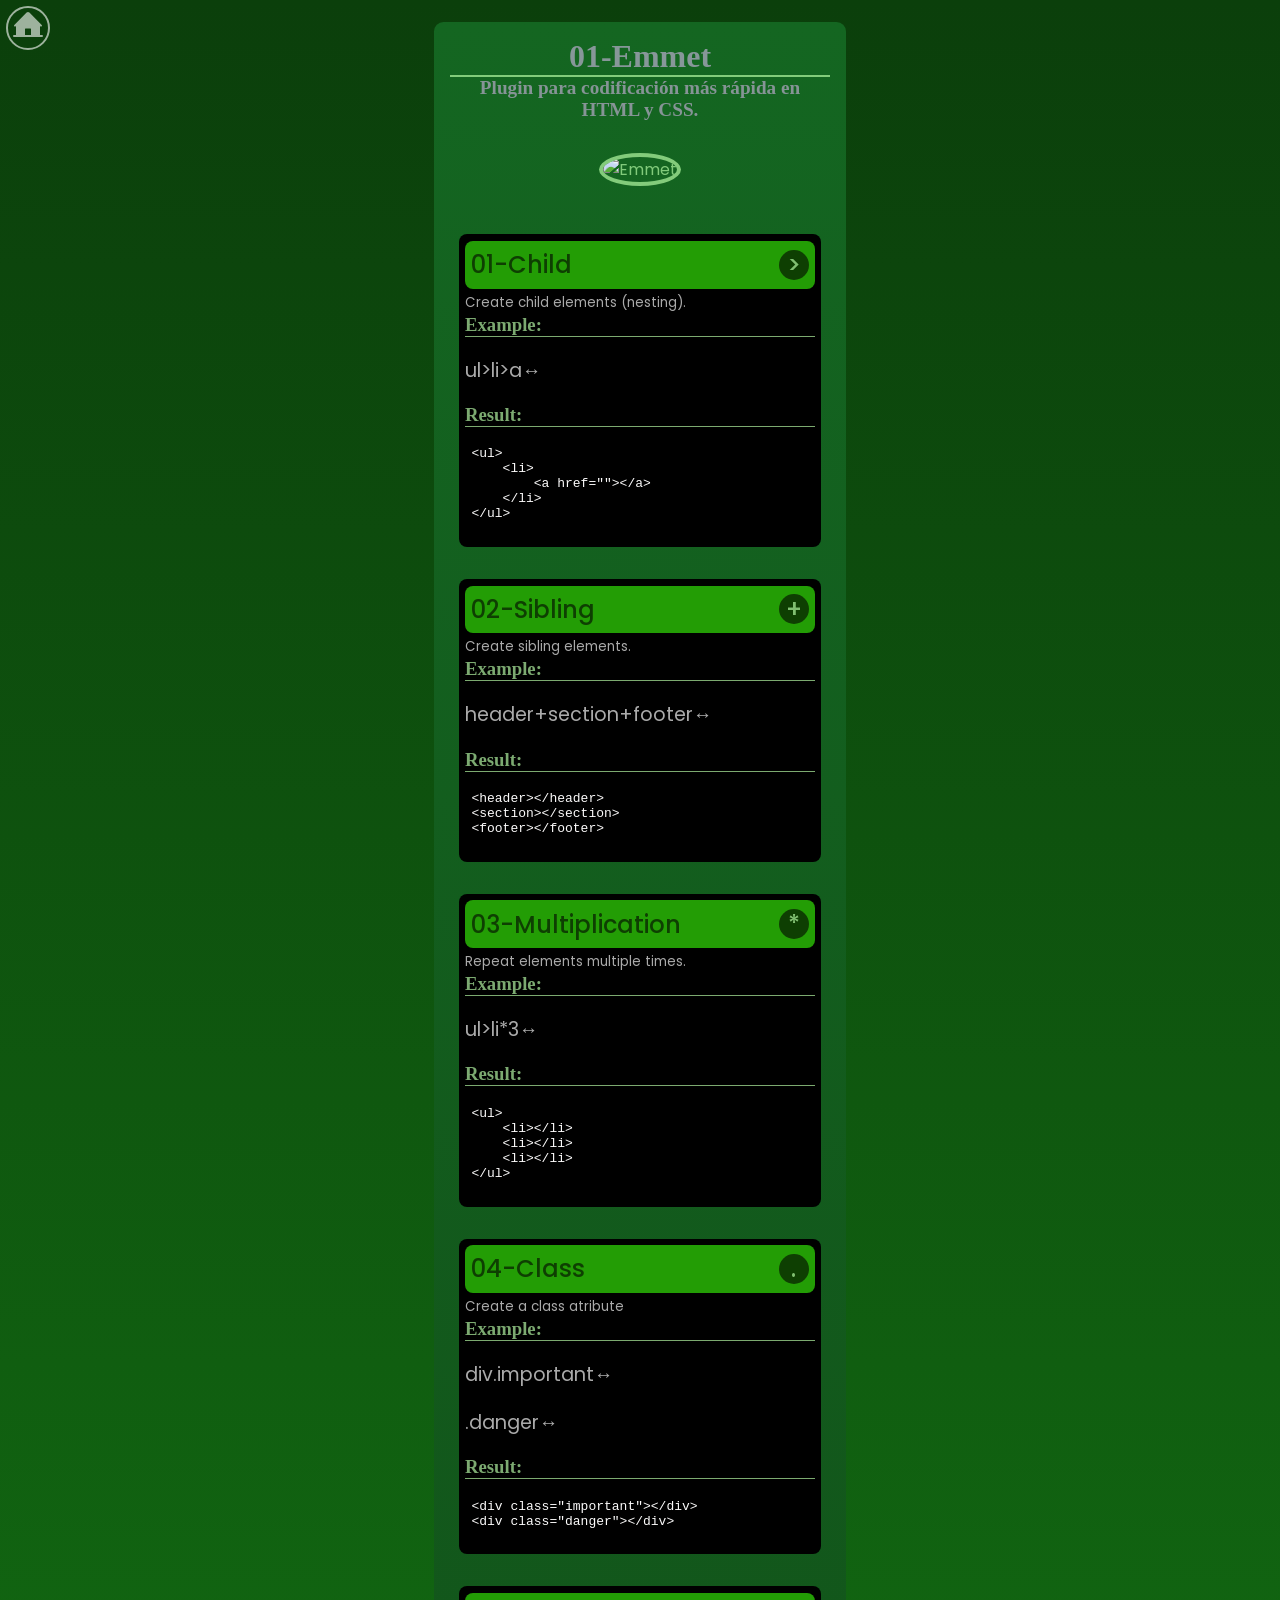
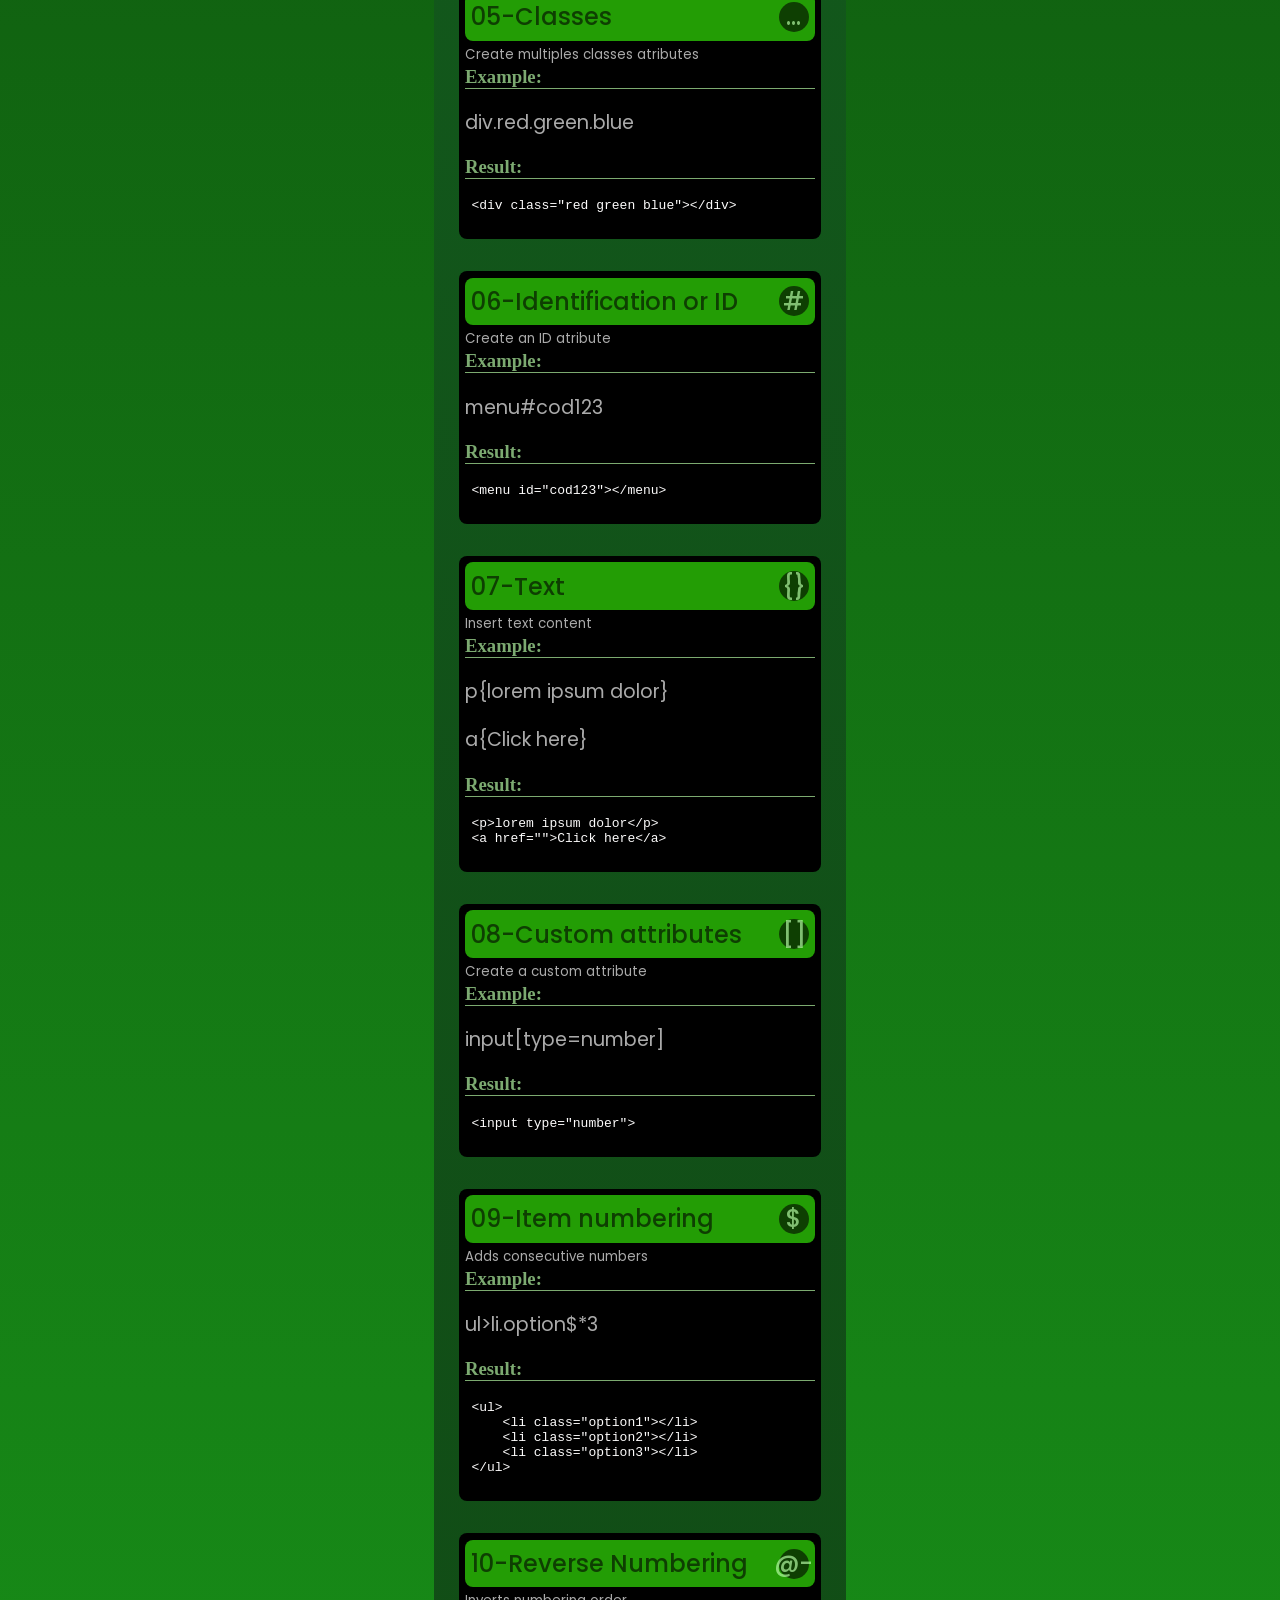
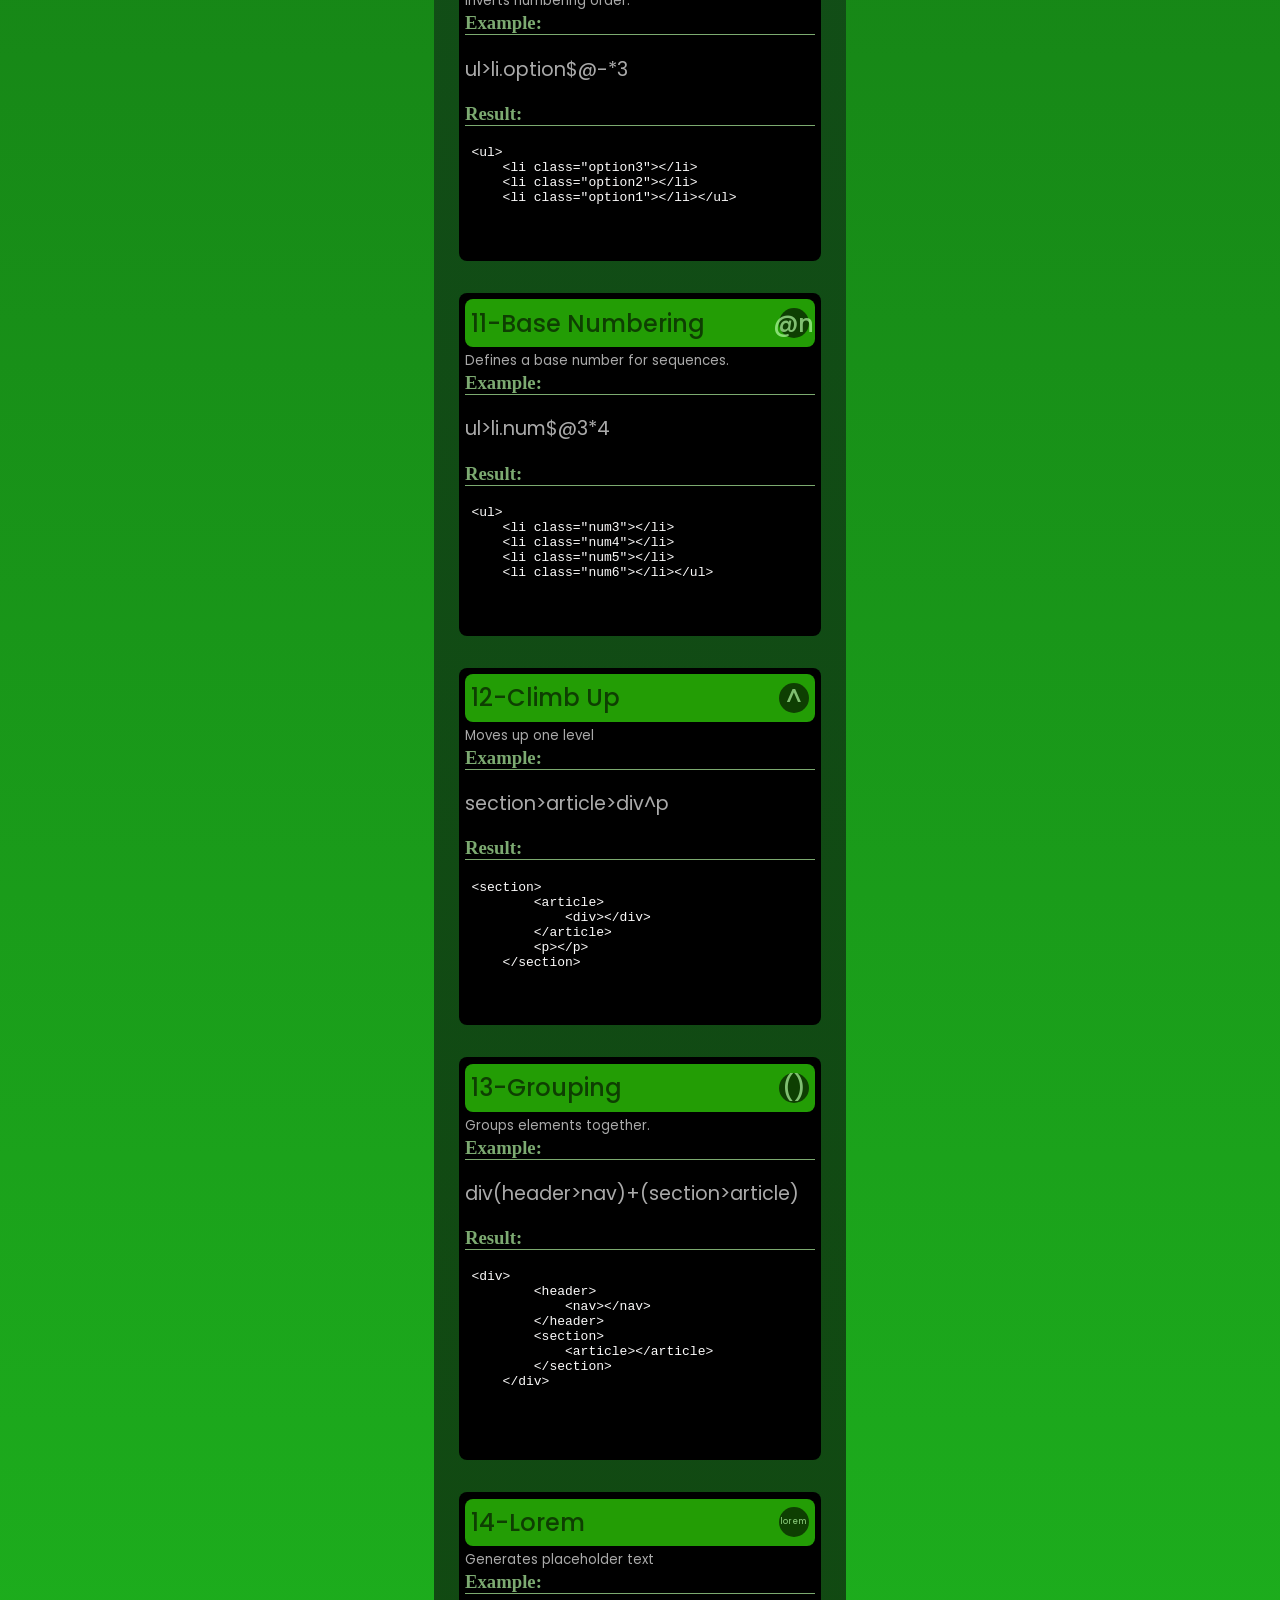
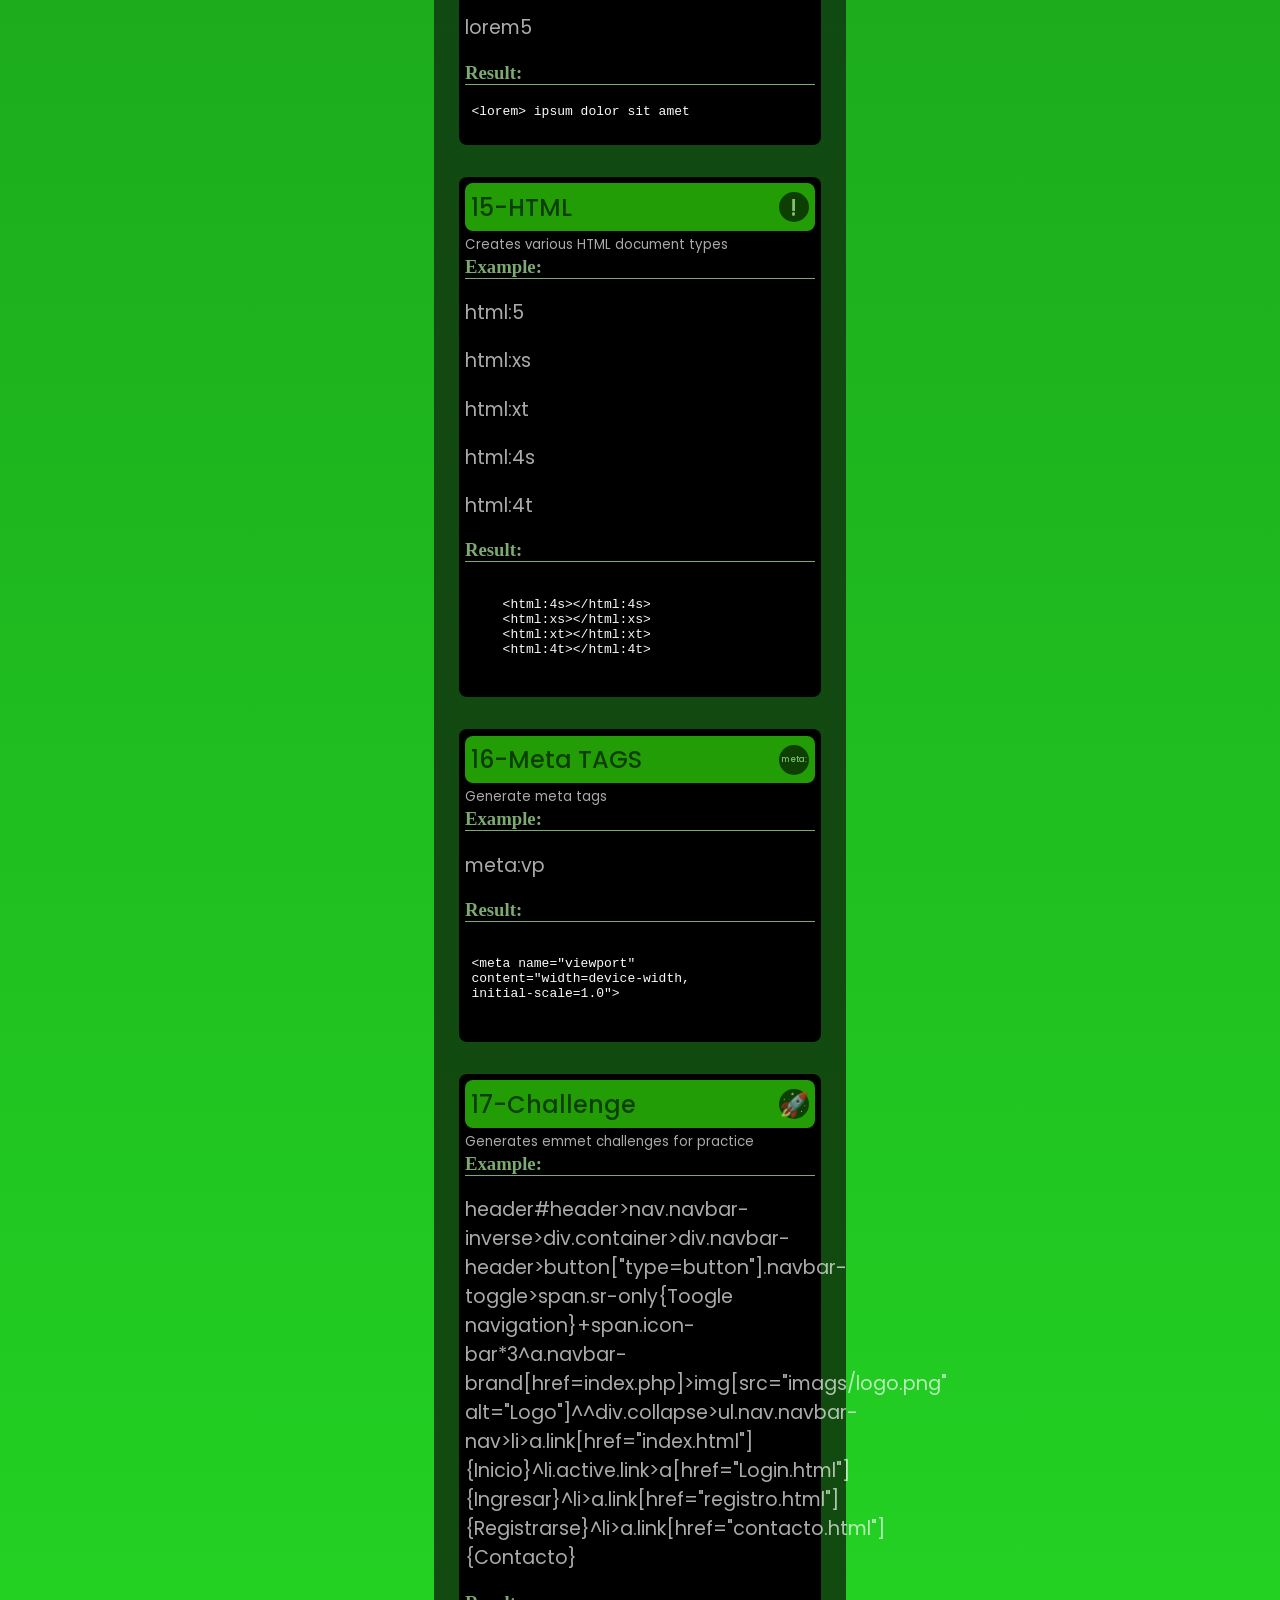
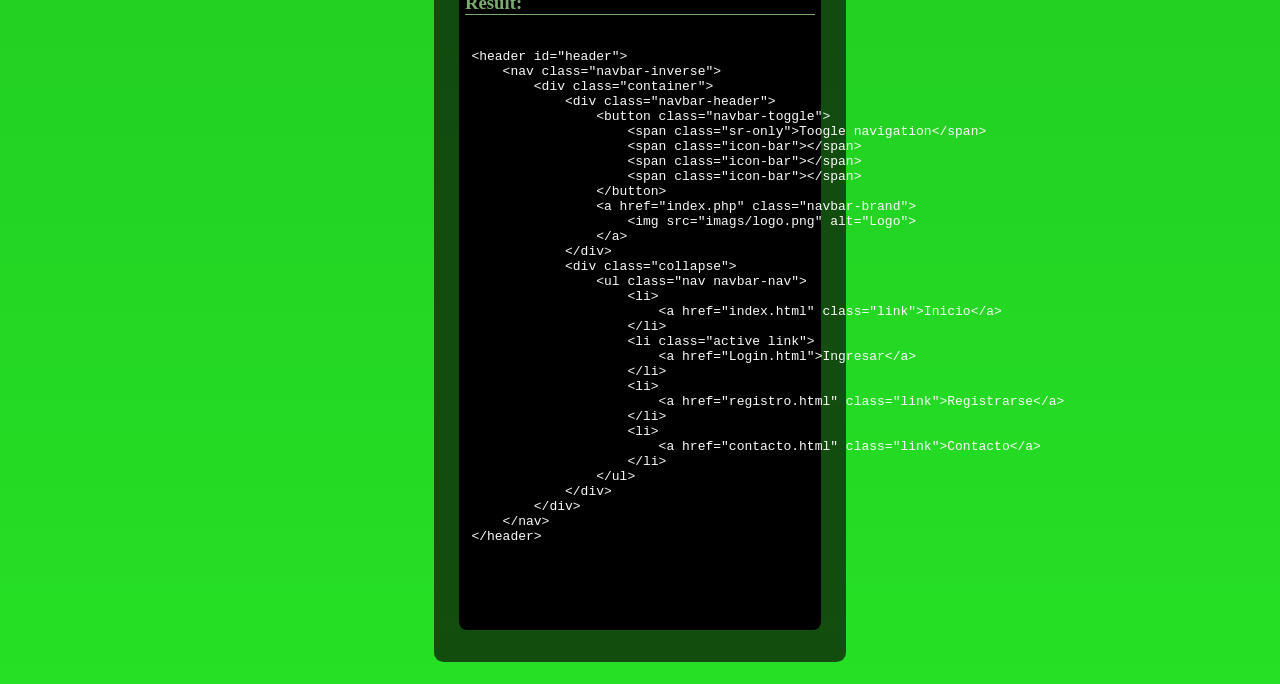
==== commit b2186be7: "EMMET Challenge 17" ====
--- a/01-emmet/index.html
+++ b/01-emmet/index.html
@@ -297,36 +297,37 @@
         </h2>
         <small> Generates emmet challenges for practice </small>
         <h3>Example:</h3>
-        <p></p>
-        <h3>Result:</h3>
-
-<xmp> <header id="header">
-    <nav class="navbar navbar-inverse">
+        <p>header#header>nav.navbar-inverse>div.container>div.navbar-header>button["type=button"].navbar-toggle>span.sr-only{Toogle navigation}+span.icon-bar*3^a.navbar-brand[href=index.php]>img[src="imags/logo.png" alt="Logo"]^^div.collapse>ul.nav.navbar-nav>li>a.link[href="index.html"]{Inicio}^li.active.link>a[href="Login.html"]{Ingresar}^li>a.link[href="registro.html"]{Registrarse}^li>a.link[href="contacto.html"]{Contacto}</p>
+        <h3>Result:</h3>
+
+<xmp> 
+<header id="header">
+    <nav class="navbar-inverse">
         <div class="container">
             <div class="navbar-header">
-                <button type="button" class="navbar-toggle">
-                   <span class="sr-only">Toggle navigation</span>
-                   <span class="icon-bar"></span>
-                   <span class="icon-bar"></span>
-                   <span class="icon-bar"></span>
+                <button class="navbar-toggle">
+                    <span class="sr-only">Toogle navigation</span>
+                    <span class="icon-bar"></span>
+                    <span class="icon-bar"></span>
+                    <span class="icon-bar"></span>
                 </button>
-                <a class="navbar-brand" href="index.php">
-                    <img src="logo.png" alt="Logo">
+                <a href="index.php" class="navbar-brand">
+                    <img src="imags/logo.png" alt="Logo">
                 </a>
             </div>
             <div class="collapse">
-                <ul class="navbar-nav">
+                <ul class="nav navbar-nav">
                     <li>
-                        <a class="link" href="index.html">Inicio</a>
+                        <a href="index.html" class="link">Inicio</a>
                     </li>
-                    <li class="active">
-                        <a class="link" href="login.html">Ingresar</a>
+                    <li class="active link">
+                        <a href="Login.html">Ingresar</a>
                     </li>
                     <li>
-                        <a class="link" href="registro.html">Registrarse</a>
+                        <a href="registro.html" class="link">Registrarse</a>
                     </li>
                     <li>
-                        <a class="link" href="contacto.html">Contacto</a>
+                        <a href="contacto.html" class="link">Contacto</a>
                     </li>
                 </ul>
             </div>
@@ -334,6 +335,8 @@
     </nav>
 </header>
 
+
+
     </xmp>
     </section>
 
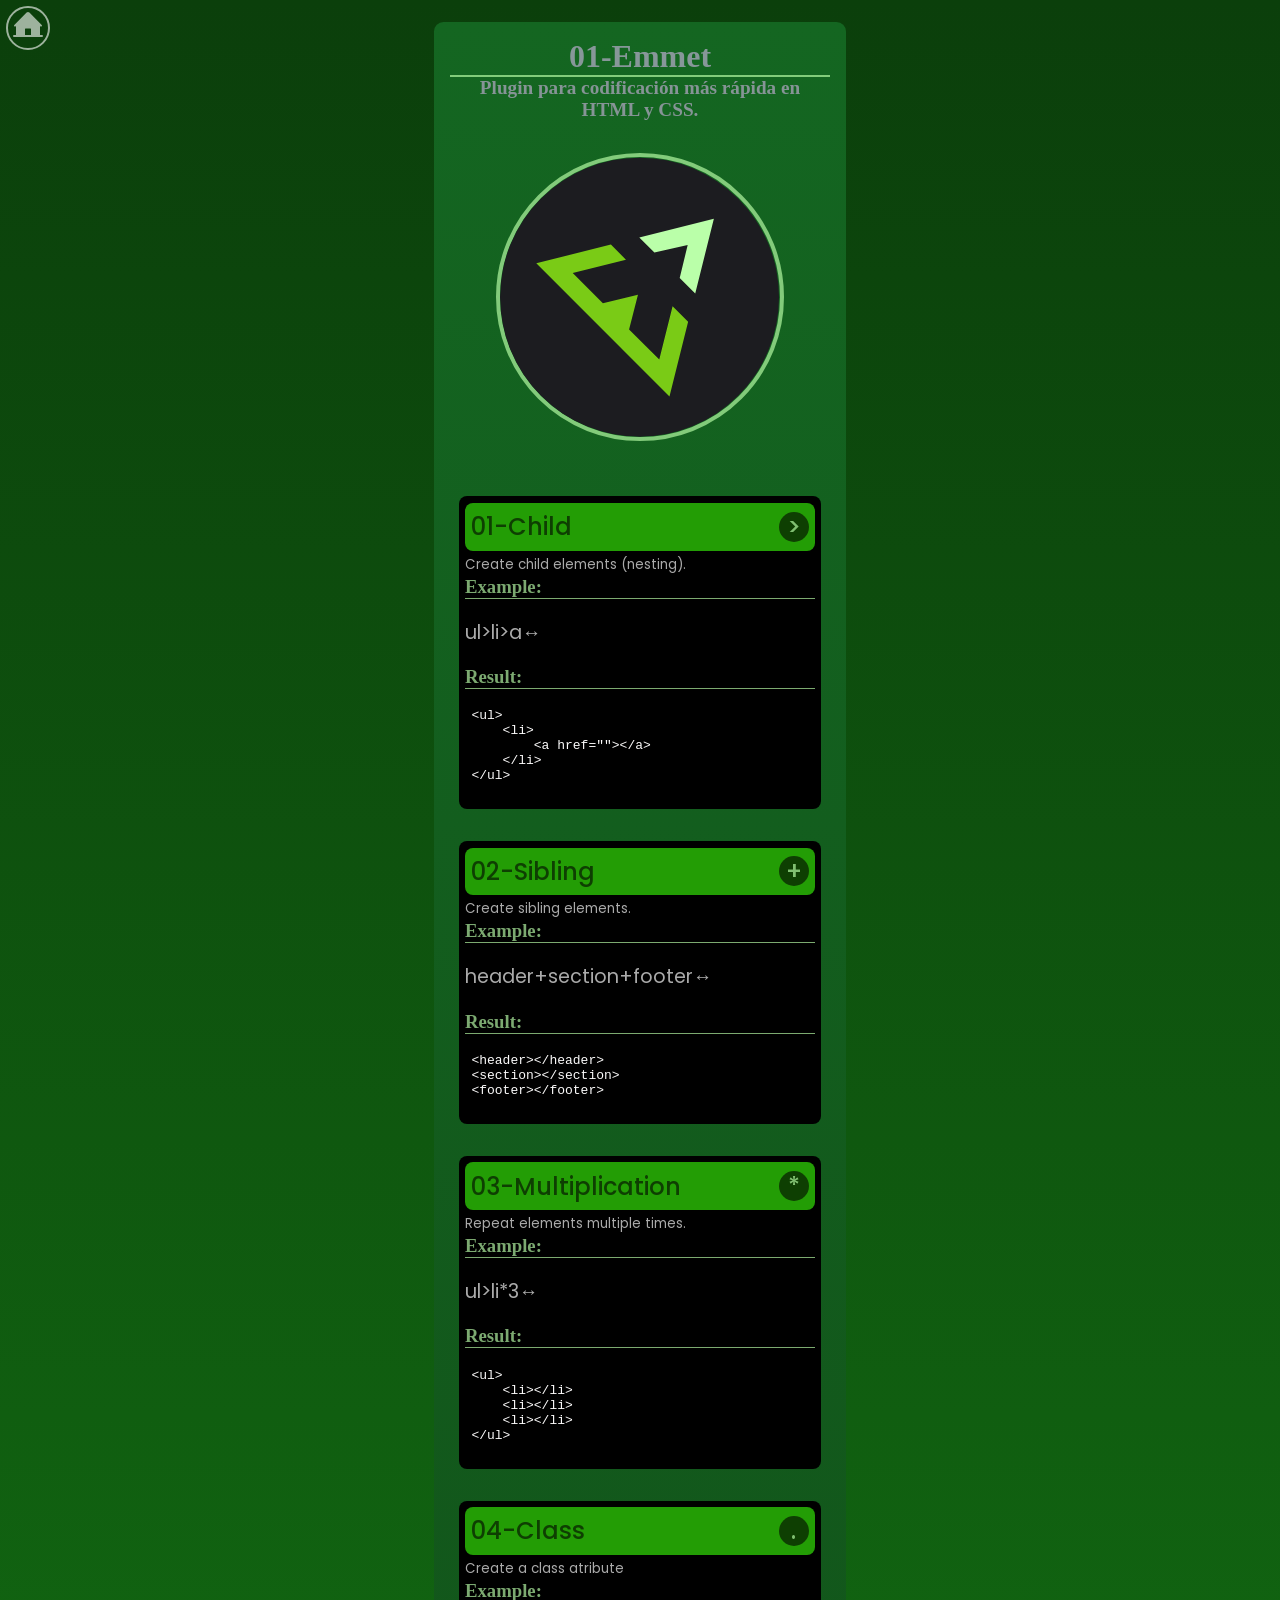
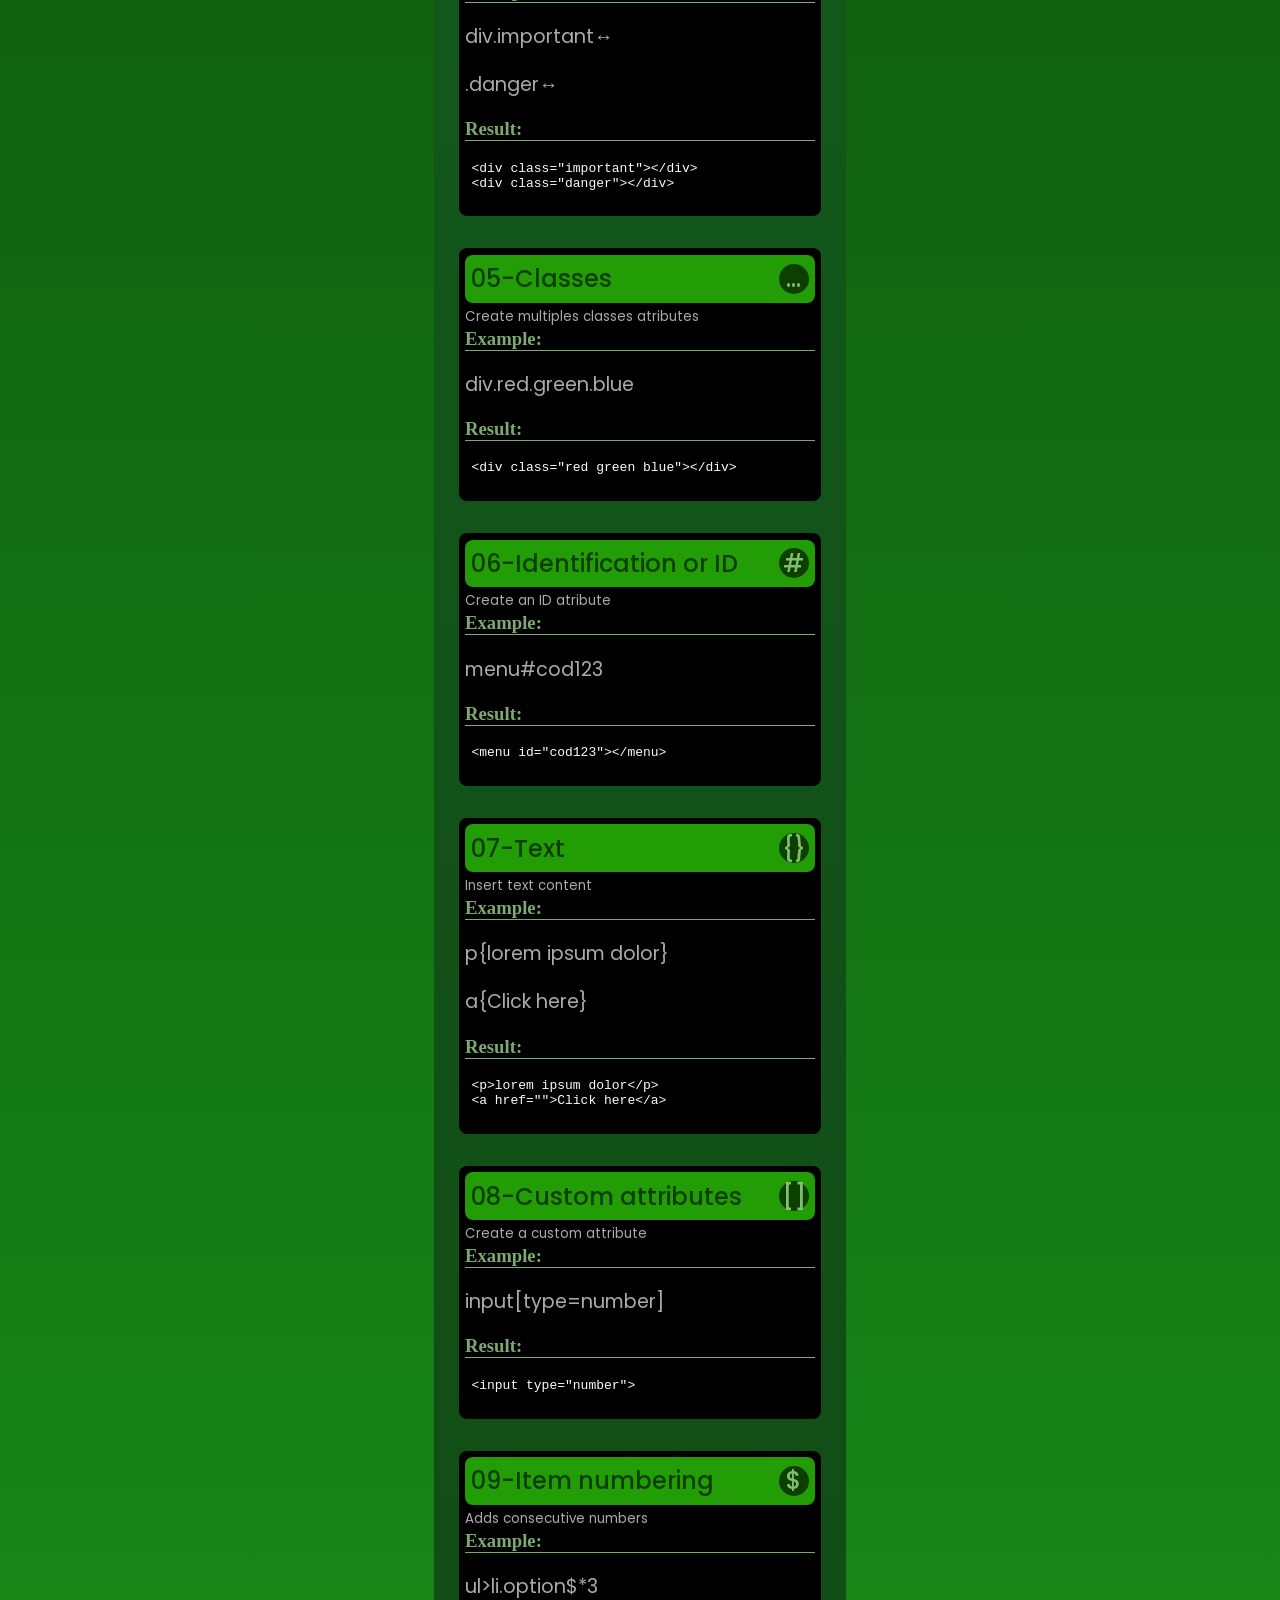
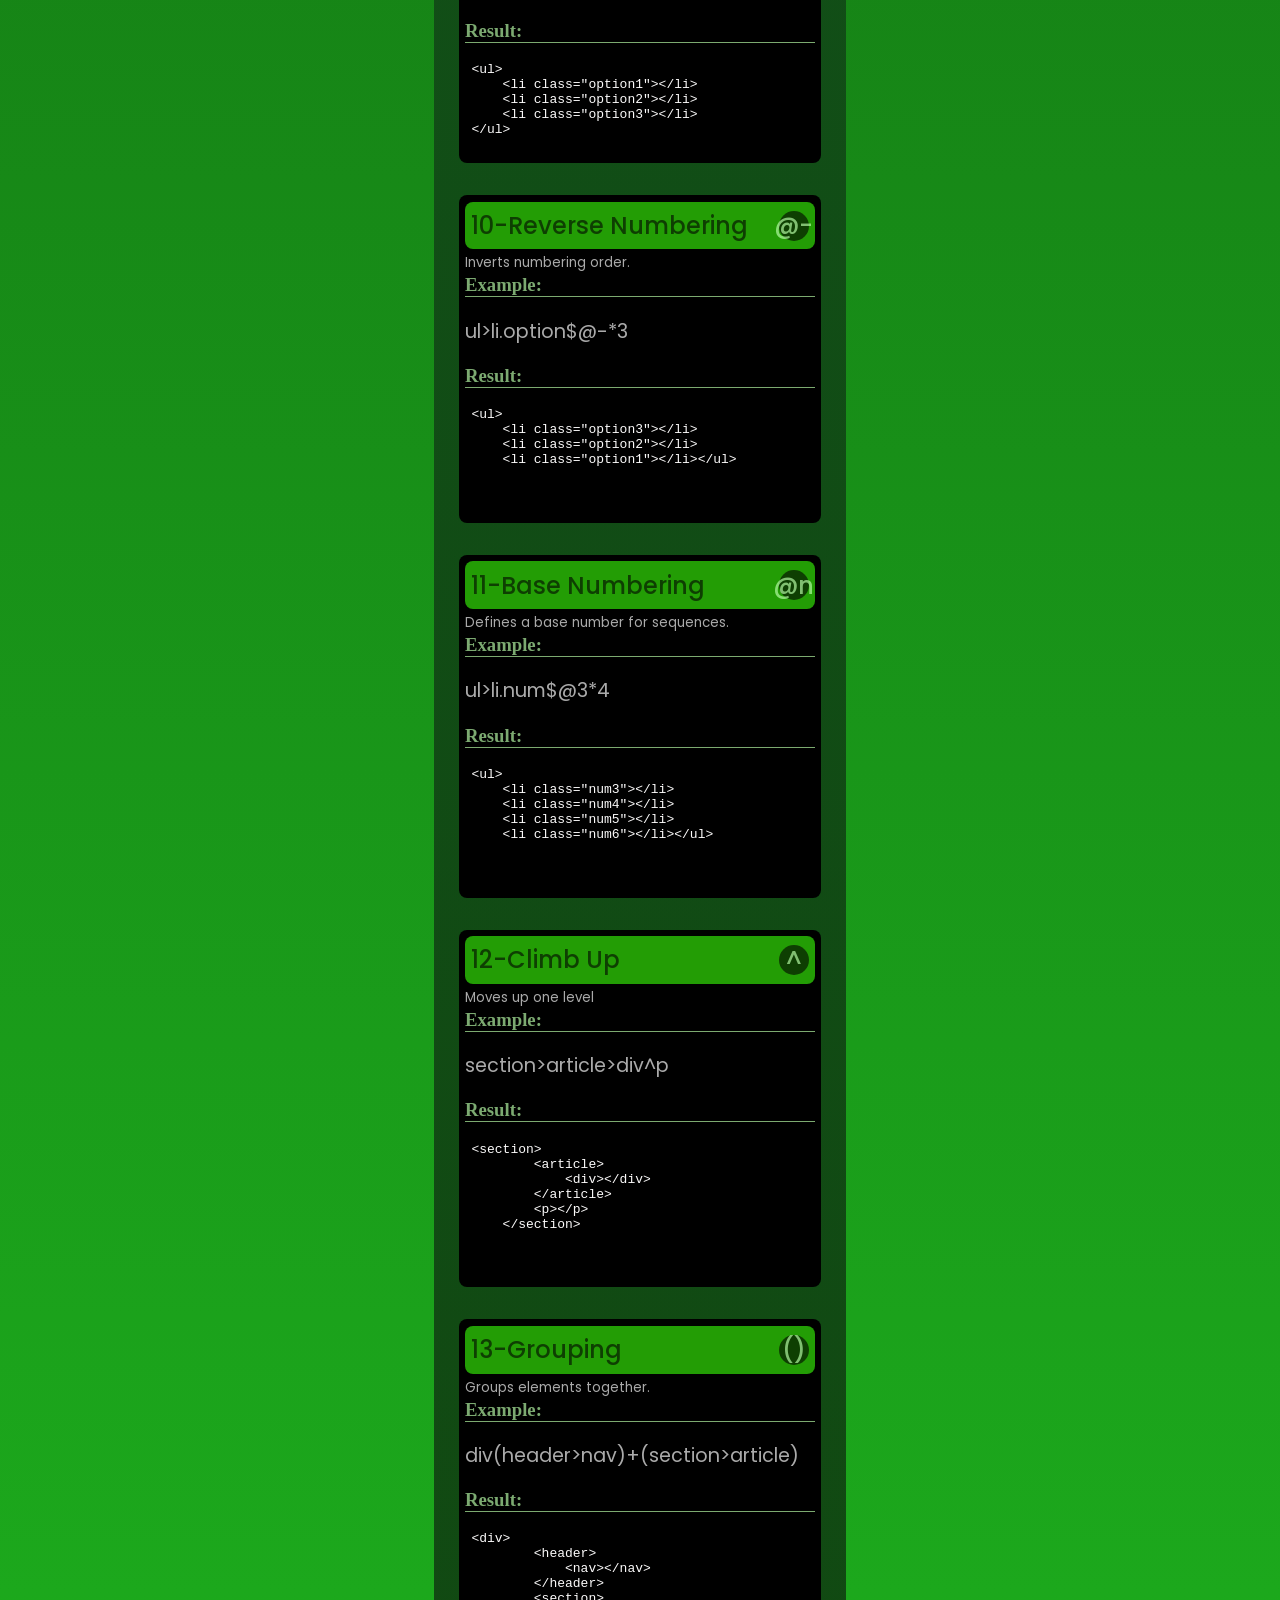
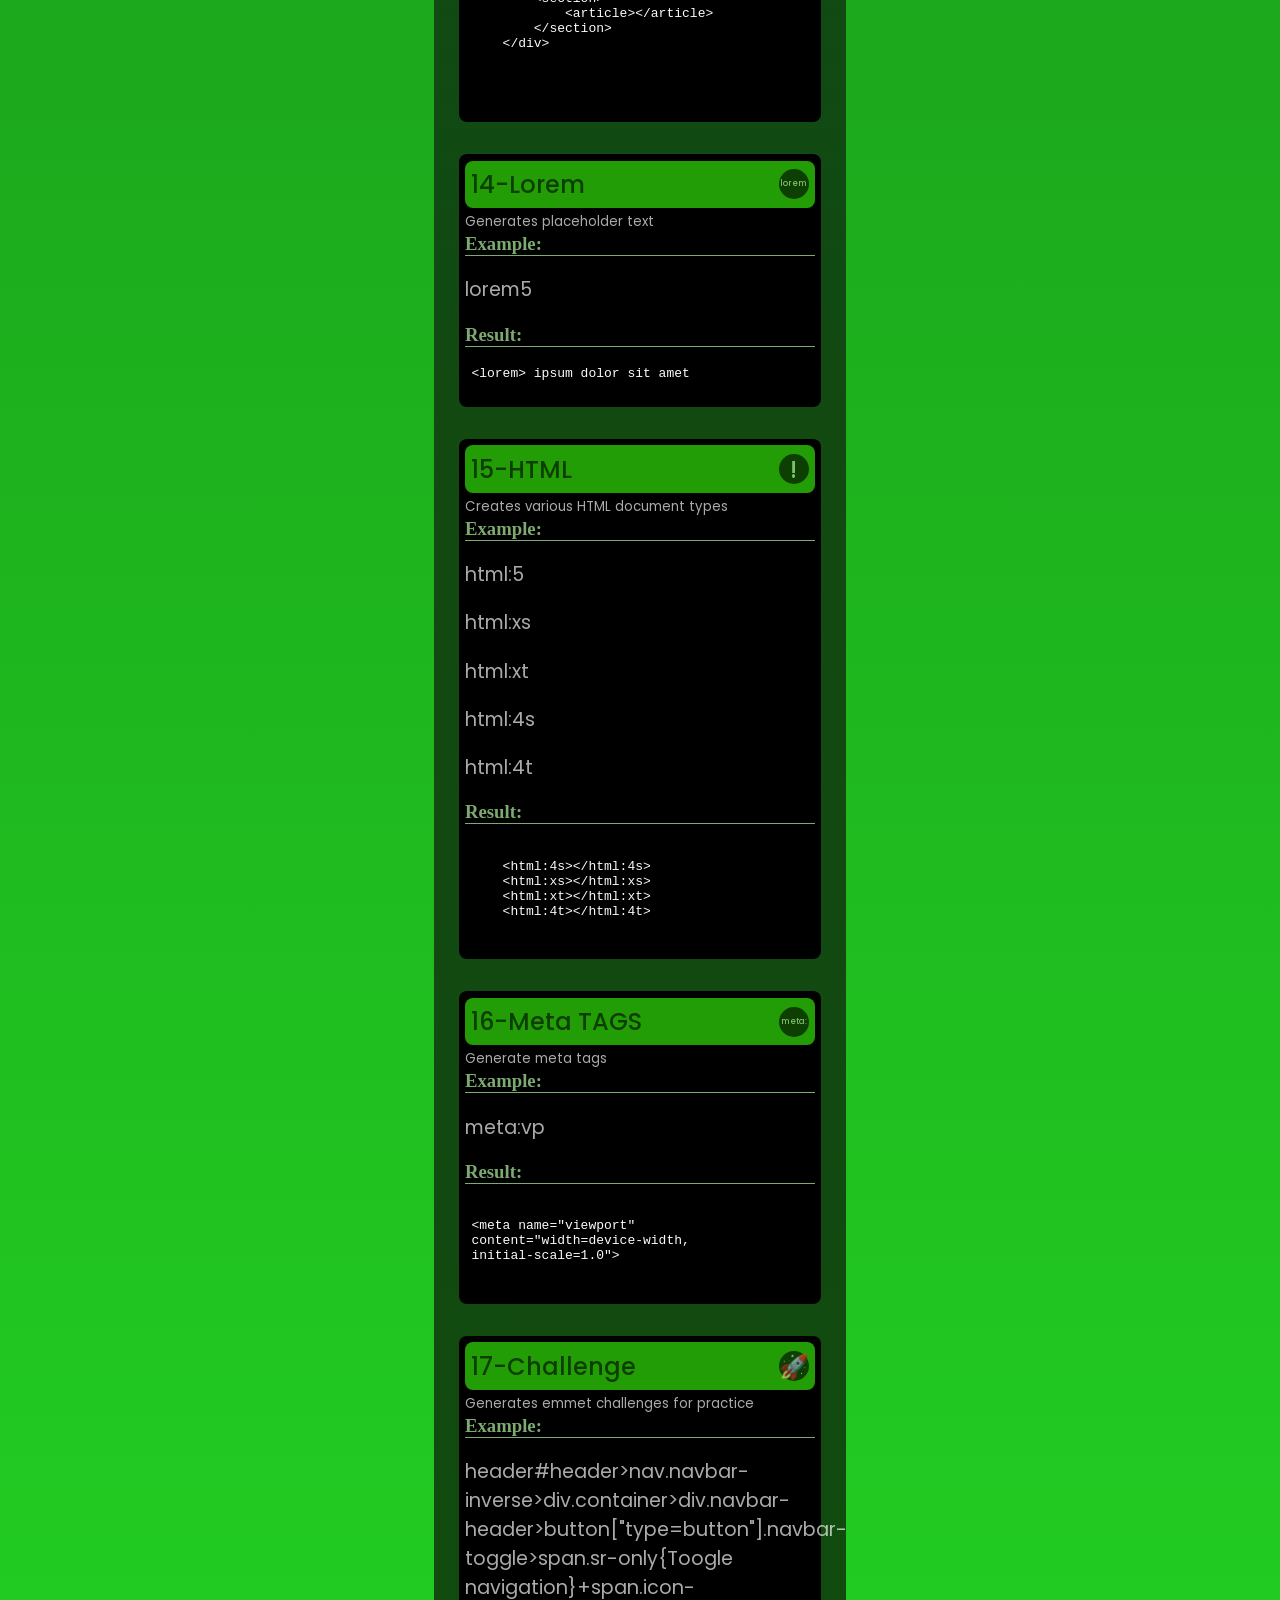
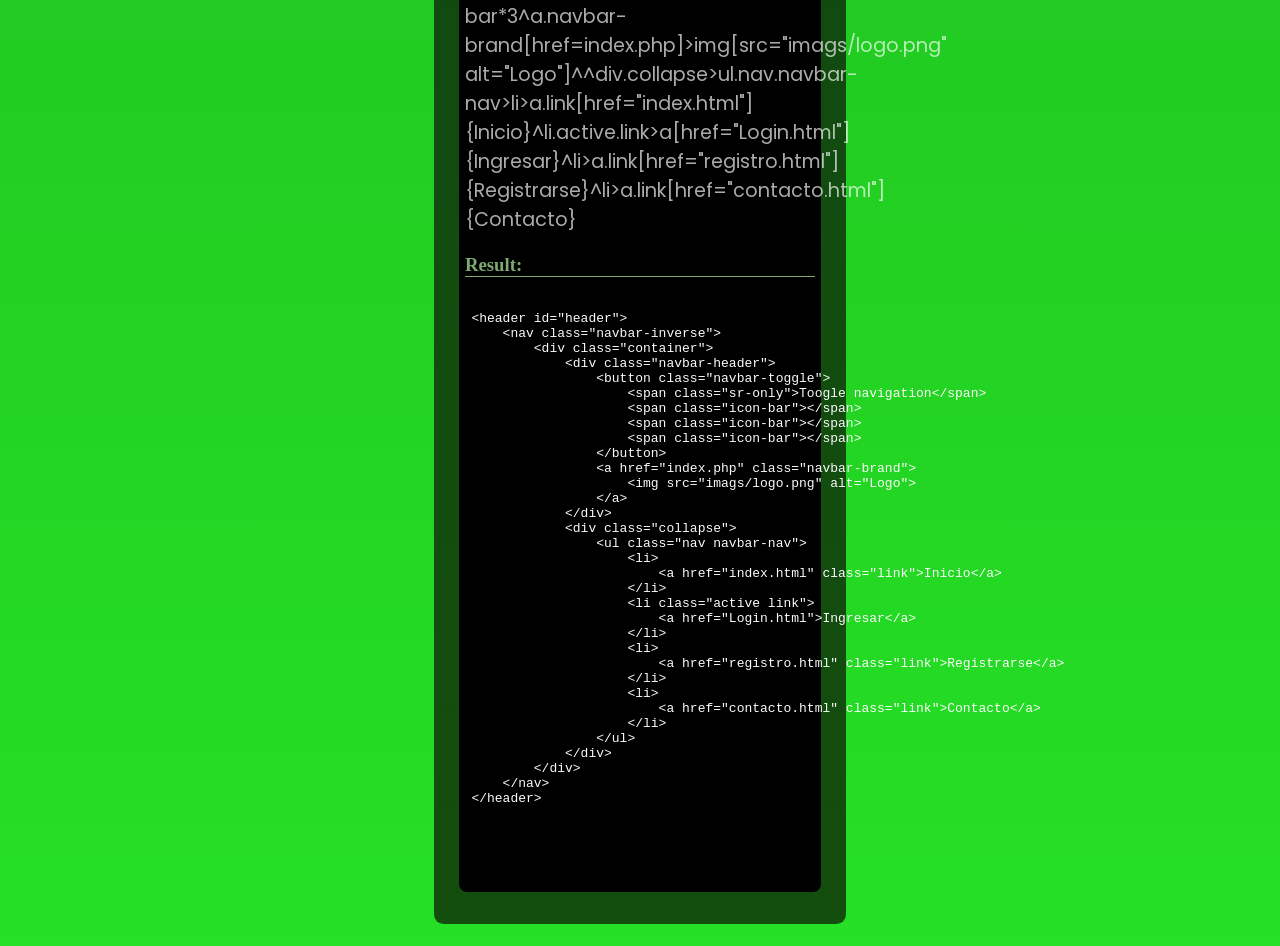
==== commit bd08233e: "Emmet logo" ====
--- a/01-emmet/index.html
+++ b/01-emmet/index.html
@@ -17,7 +17,7 @@
     <header class="mmenu">
         <h1>01-Emmet</h1>
         <h2>Plugin para codificación más rápida en HTML y CSS.</h2>
-        <img src="../src/images/logo-emmet.svg" alt="Emmet">
+        <img src="../src/images/emmet.svg" alt="Emmet">
 
     </header>
     <section>
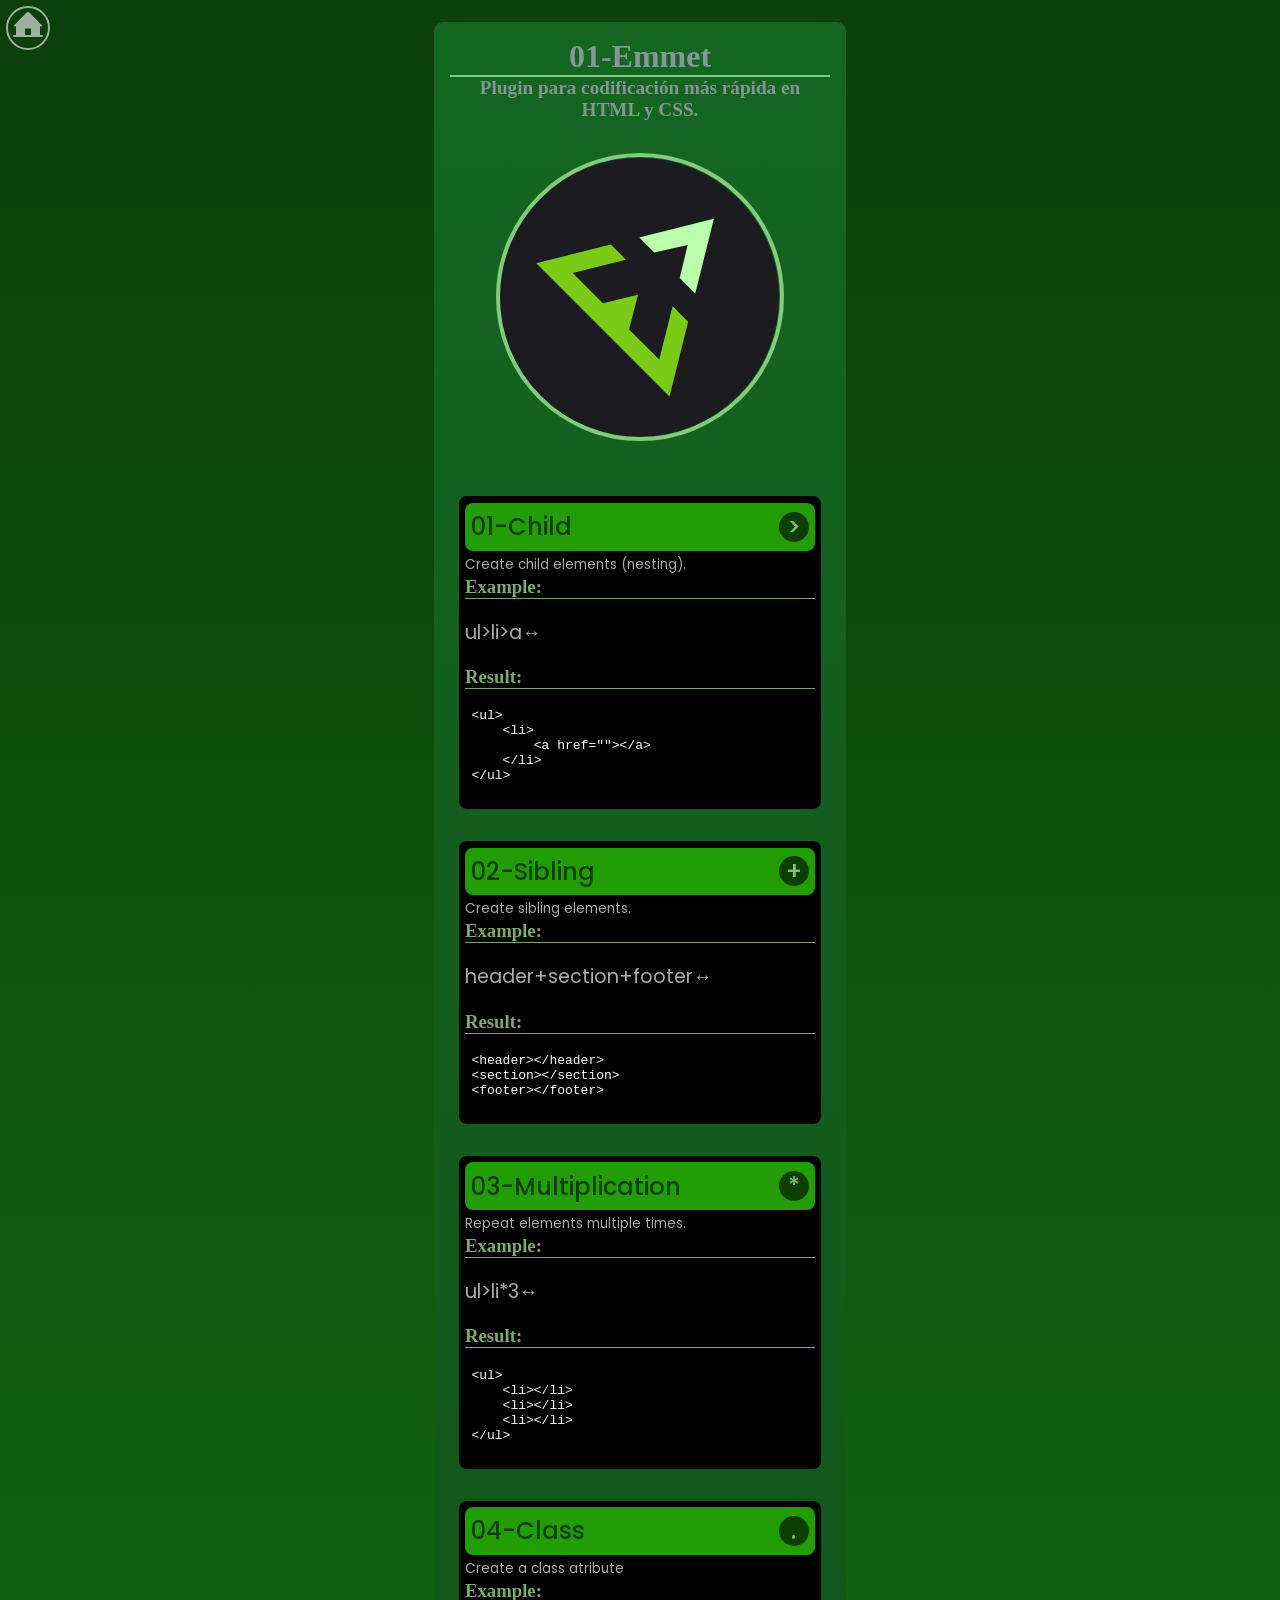
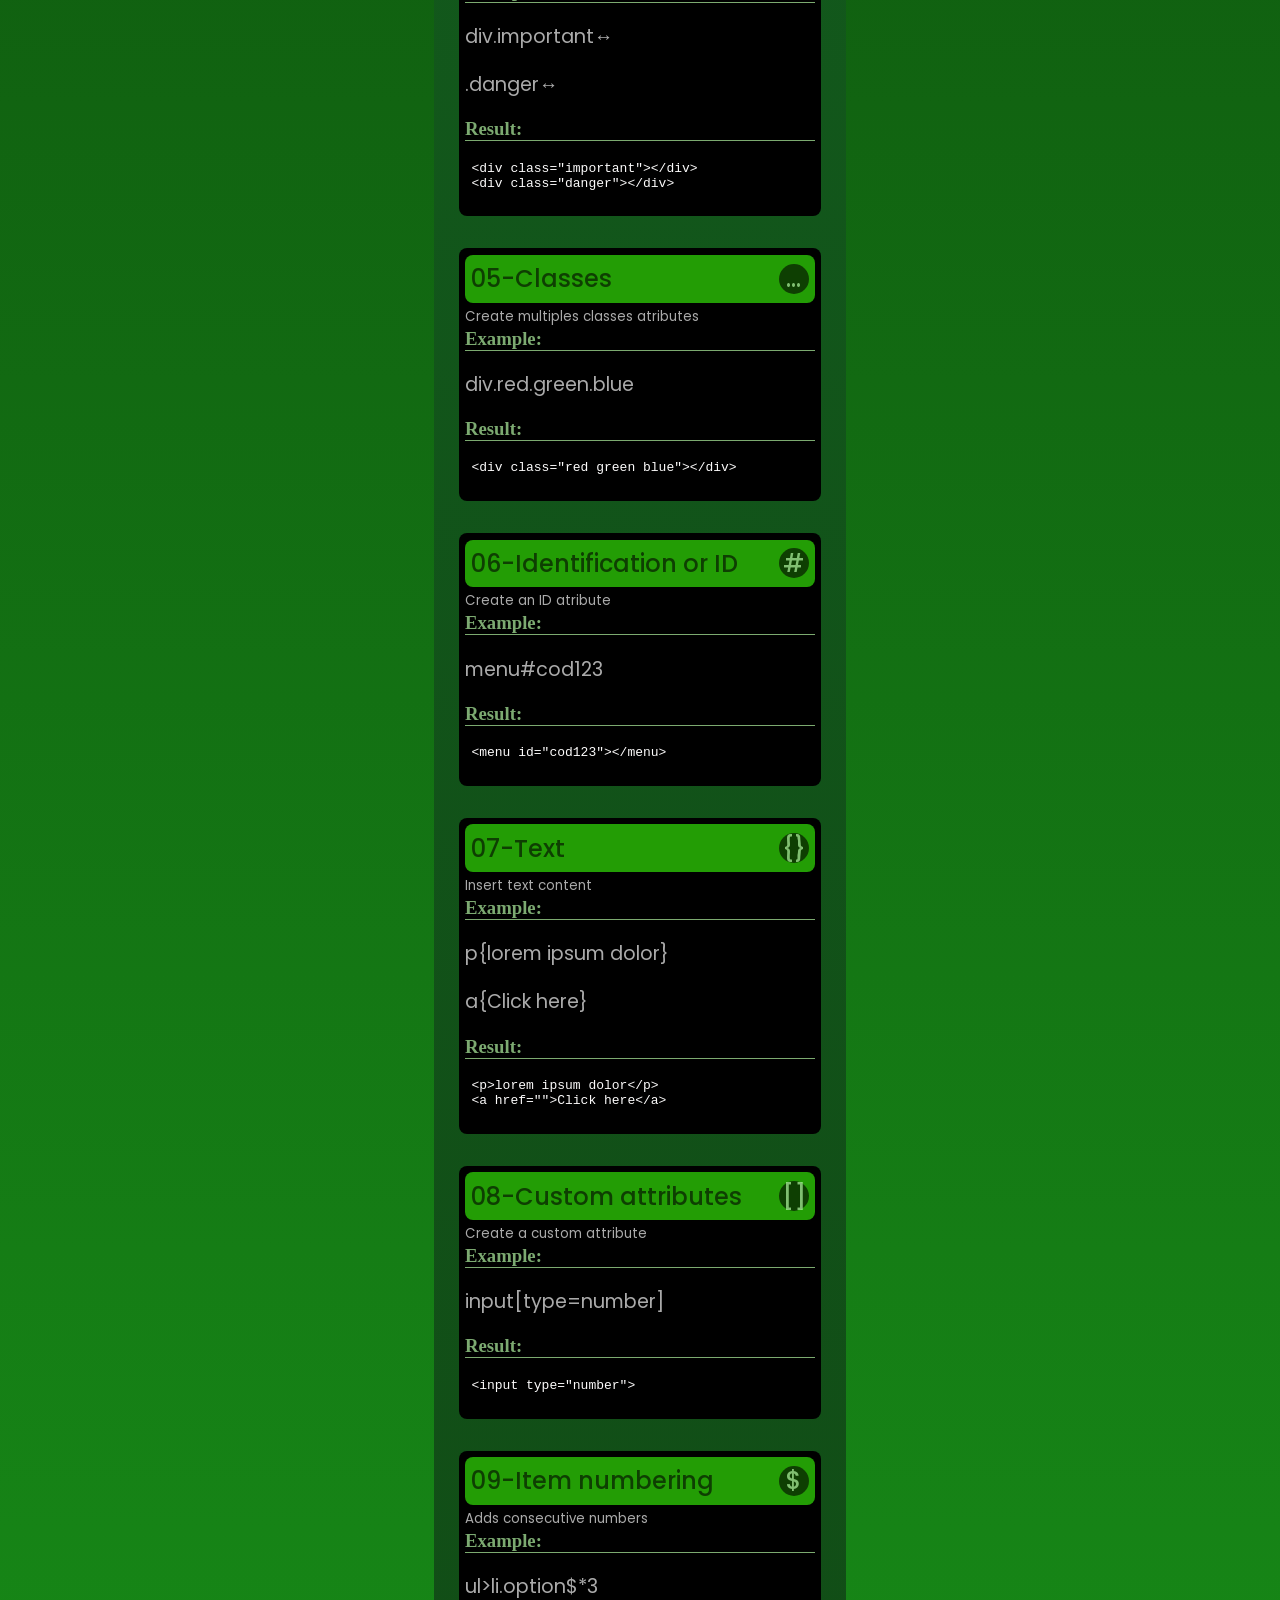
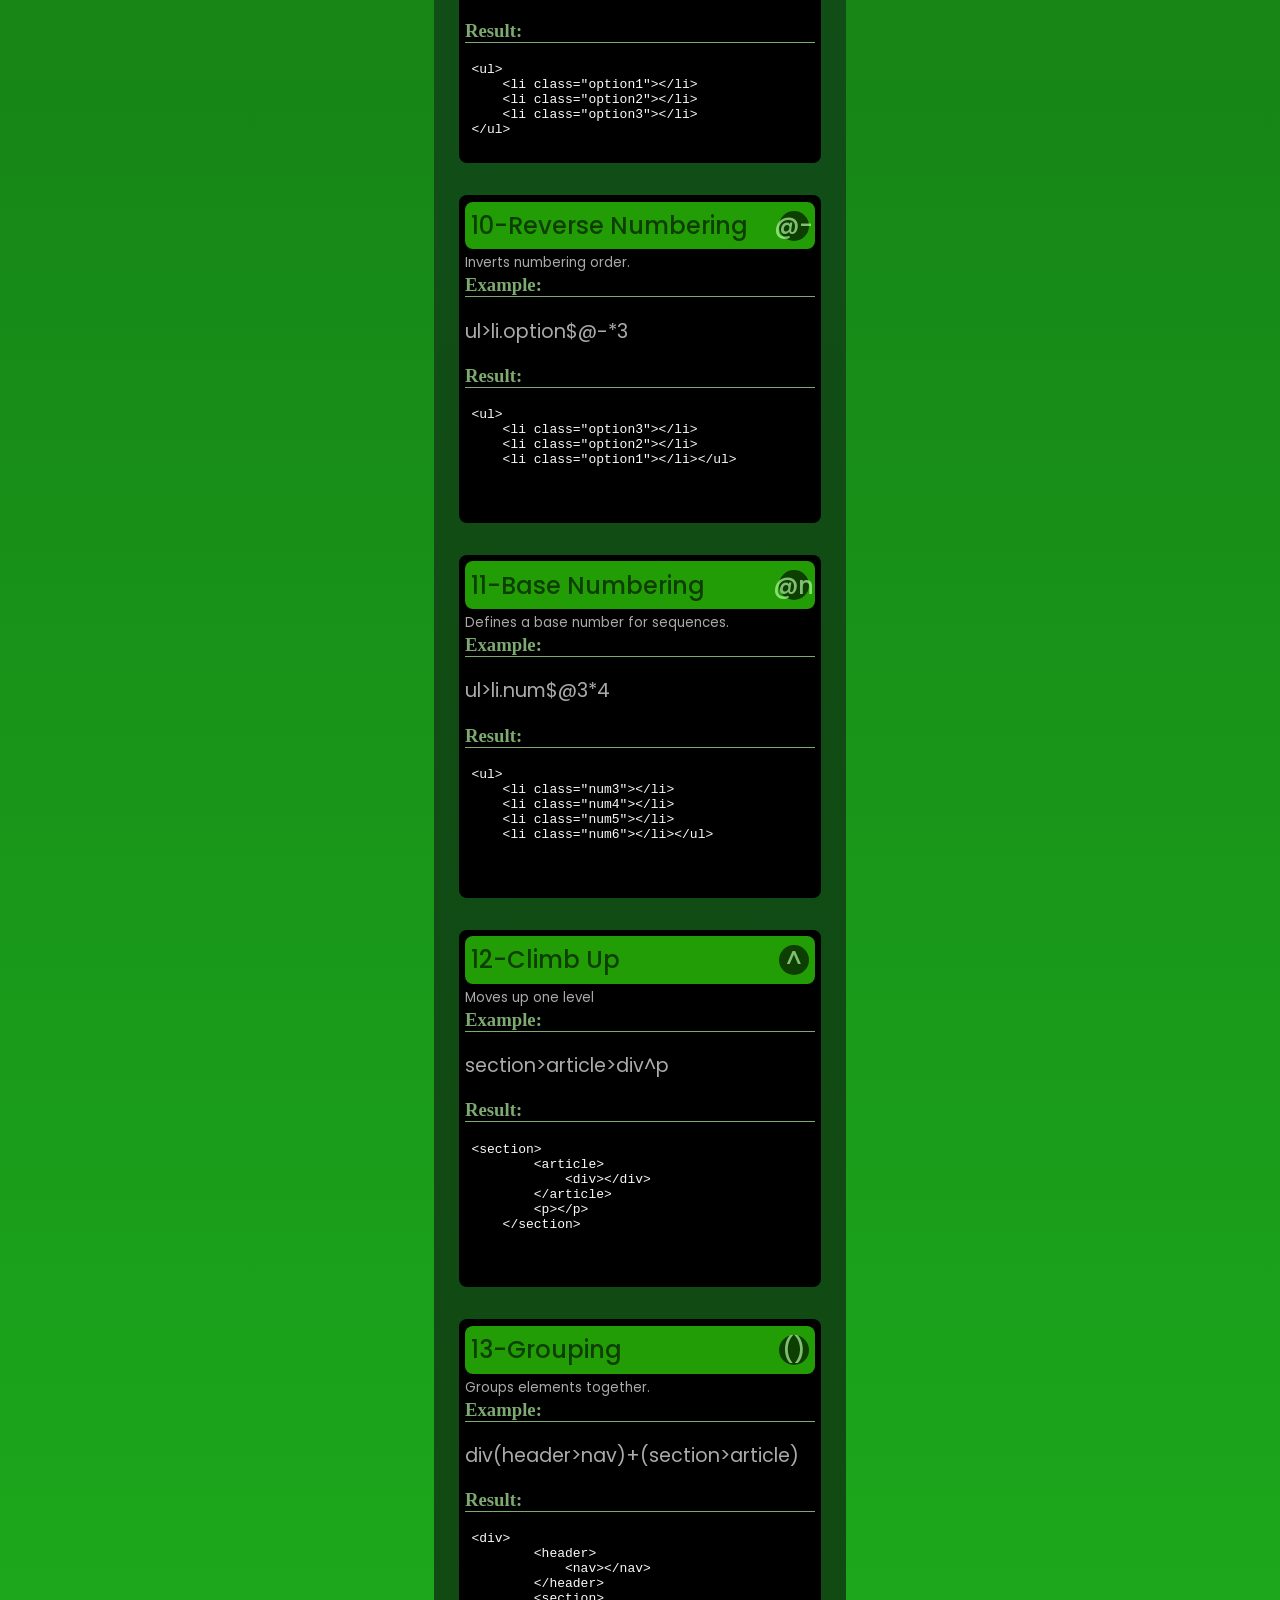
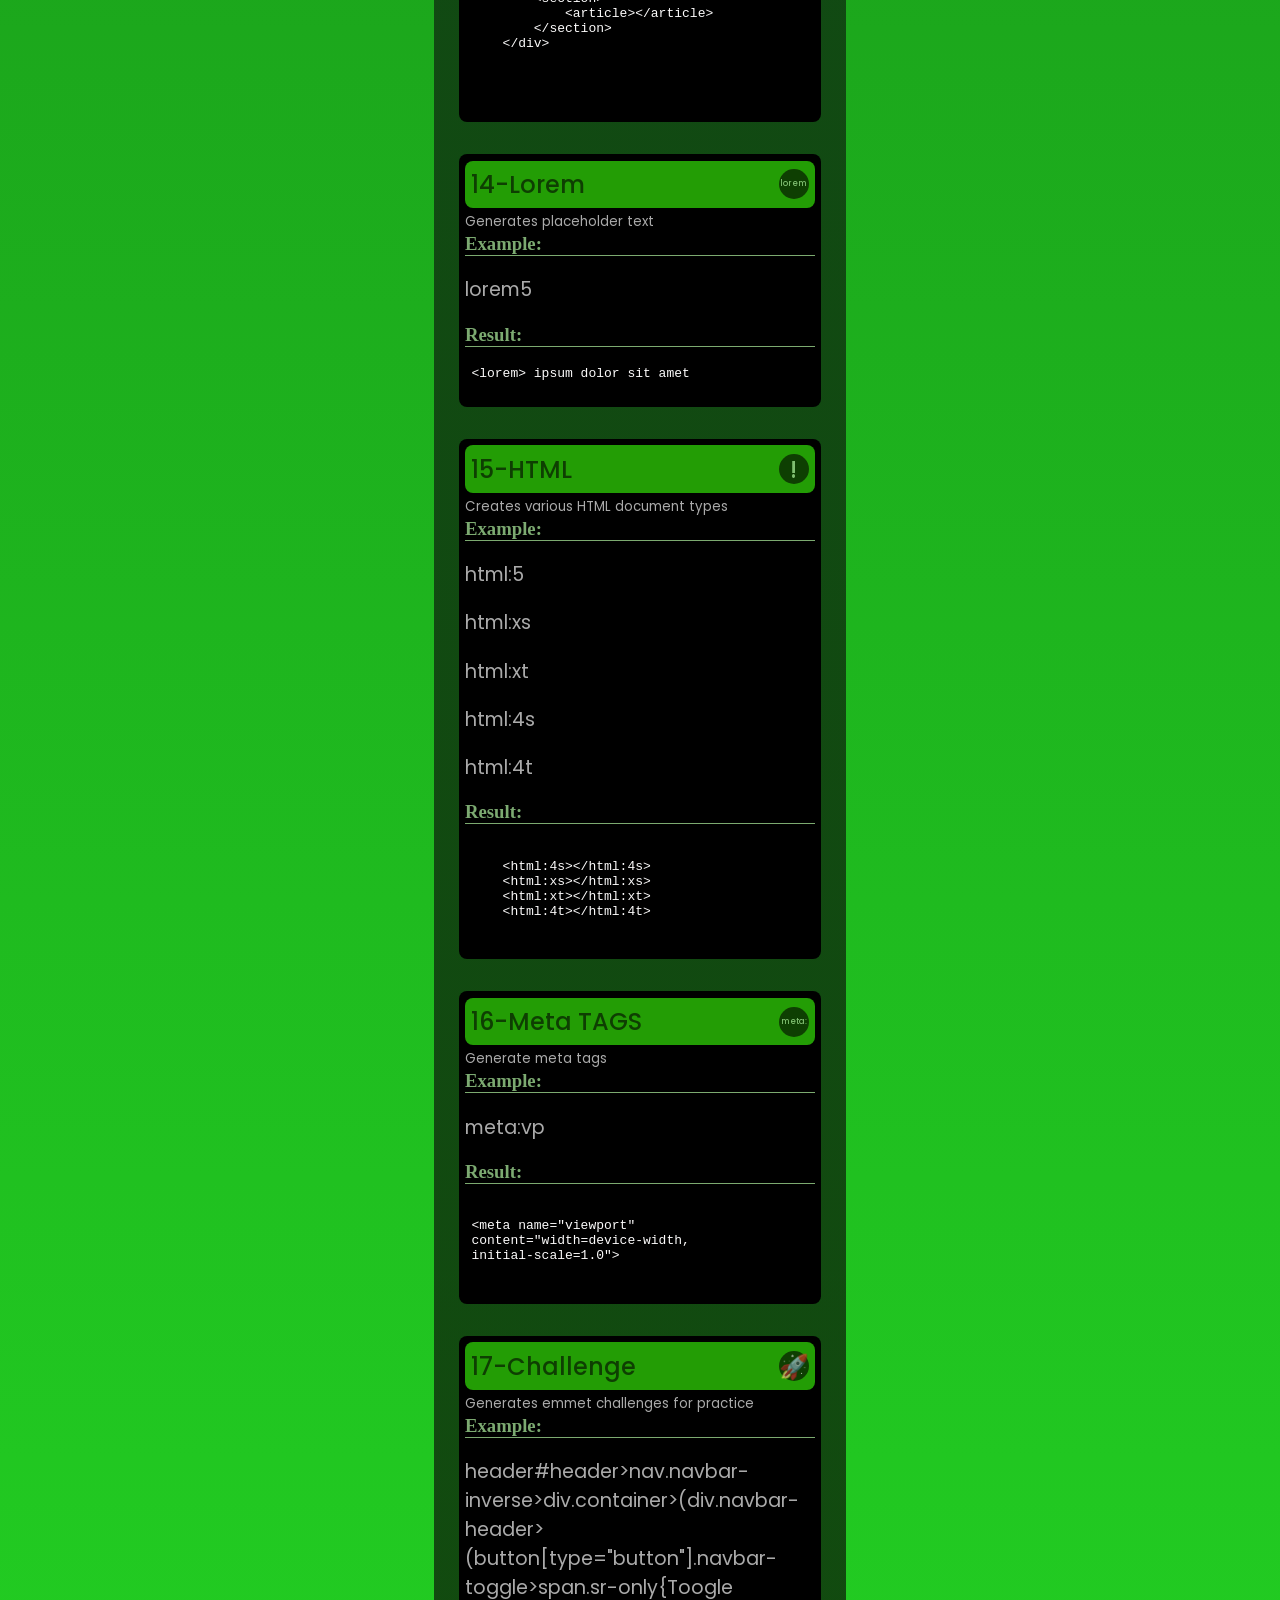
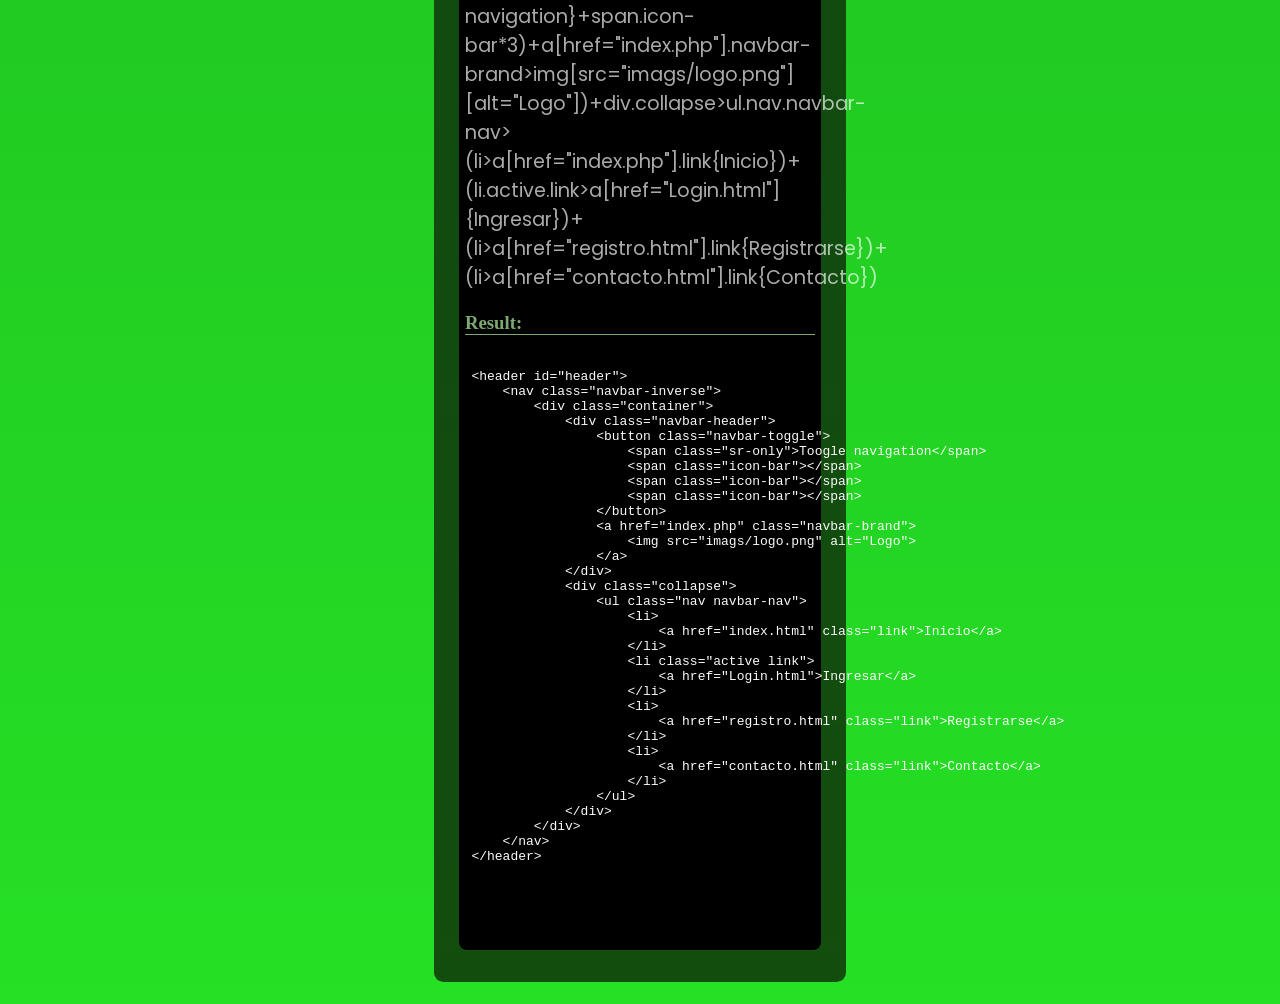
==== commit a55ce250: "Emmet challenge try 2.0" ====
--- a/01-emmet/index.html
+++ b/01-emmet/index.html
@@ -297,7 +297,7 @@
         </h2>
         <small> Generates emmet challenges for practice </small>
         <h3>Example:</h3>
-        <p>header#header>nav.navbar-inverse>div.container>div.navbar-header>button["type=button"].navbar-toggle>span.sr-only{Toogle navigation}+span.icon-bar*3^a.navbar-brand[href=index.php]>img[src="imags/logo.png" alt="Logo"]^^div.collapse>ul.nav.navbar-nav>li>a.link[href="index.html"]{Inicio}^li.active.link>a[href="Login.html"]{Ingresar}^li>a.link[href="registro.html"]{Registrarse}^li>a.link[href="contacto.html"]{Contacto}</p>
+        <p>header#header>nav.navbar-inverse>div.container>(div.navbar-header>(button[type="button"].navbar-toggle>span.sr-only{Toogle navigation}+span.icon-bar*3)+a[href="index.php"].navbar-brand>img[src="imags/logo.png"][alt="Logo"])+div.collapse>ul.nav.navbar-nav>(li>a[href="index.php"].link{Inicio})+(li.active.link>a[href="Login.html"]{Ingresar})+(li>a[href="registro.html"].link{Registrarse})+(li>a[href="contacto.html"].link{Contacto})</p>
         <h3>Result:</h3>
 
 <xmp> 
